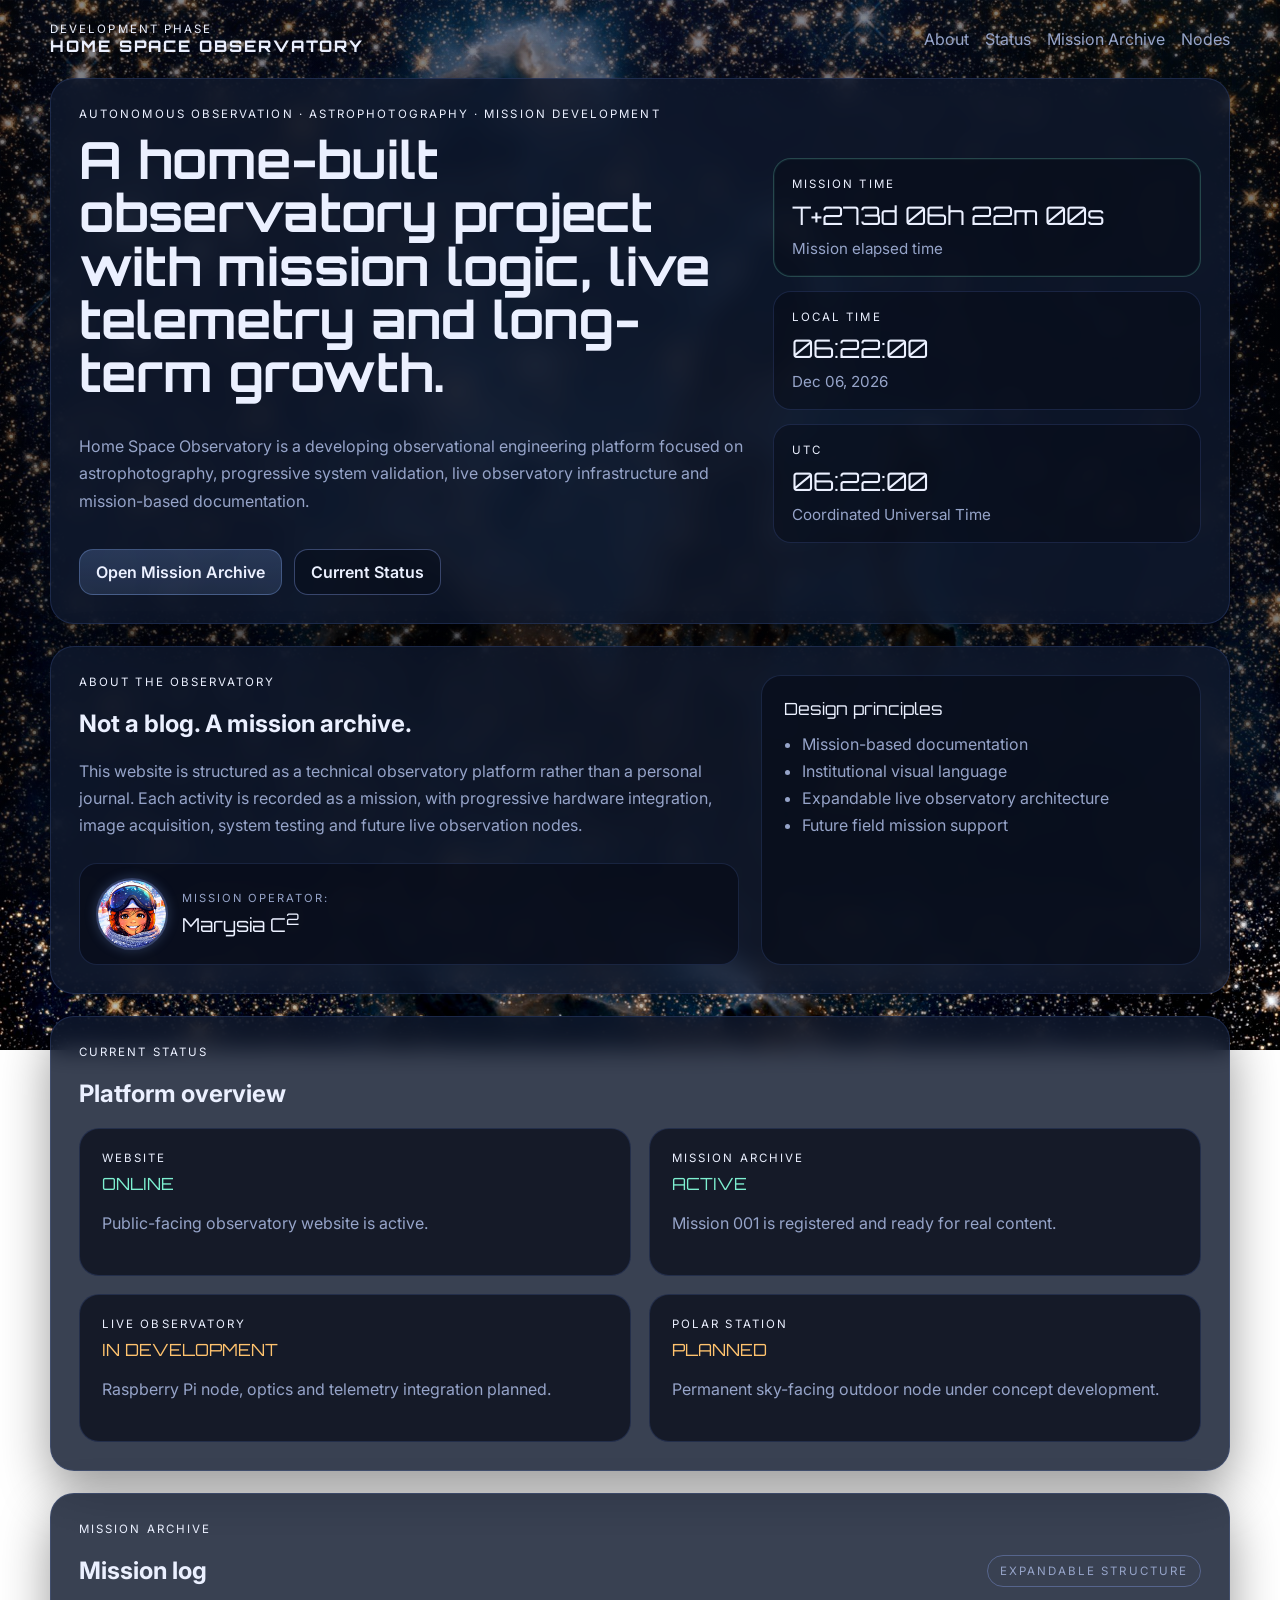
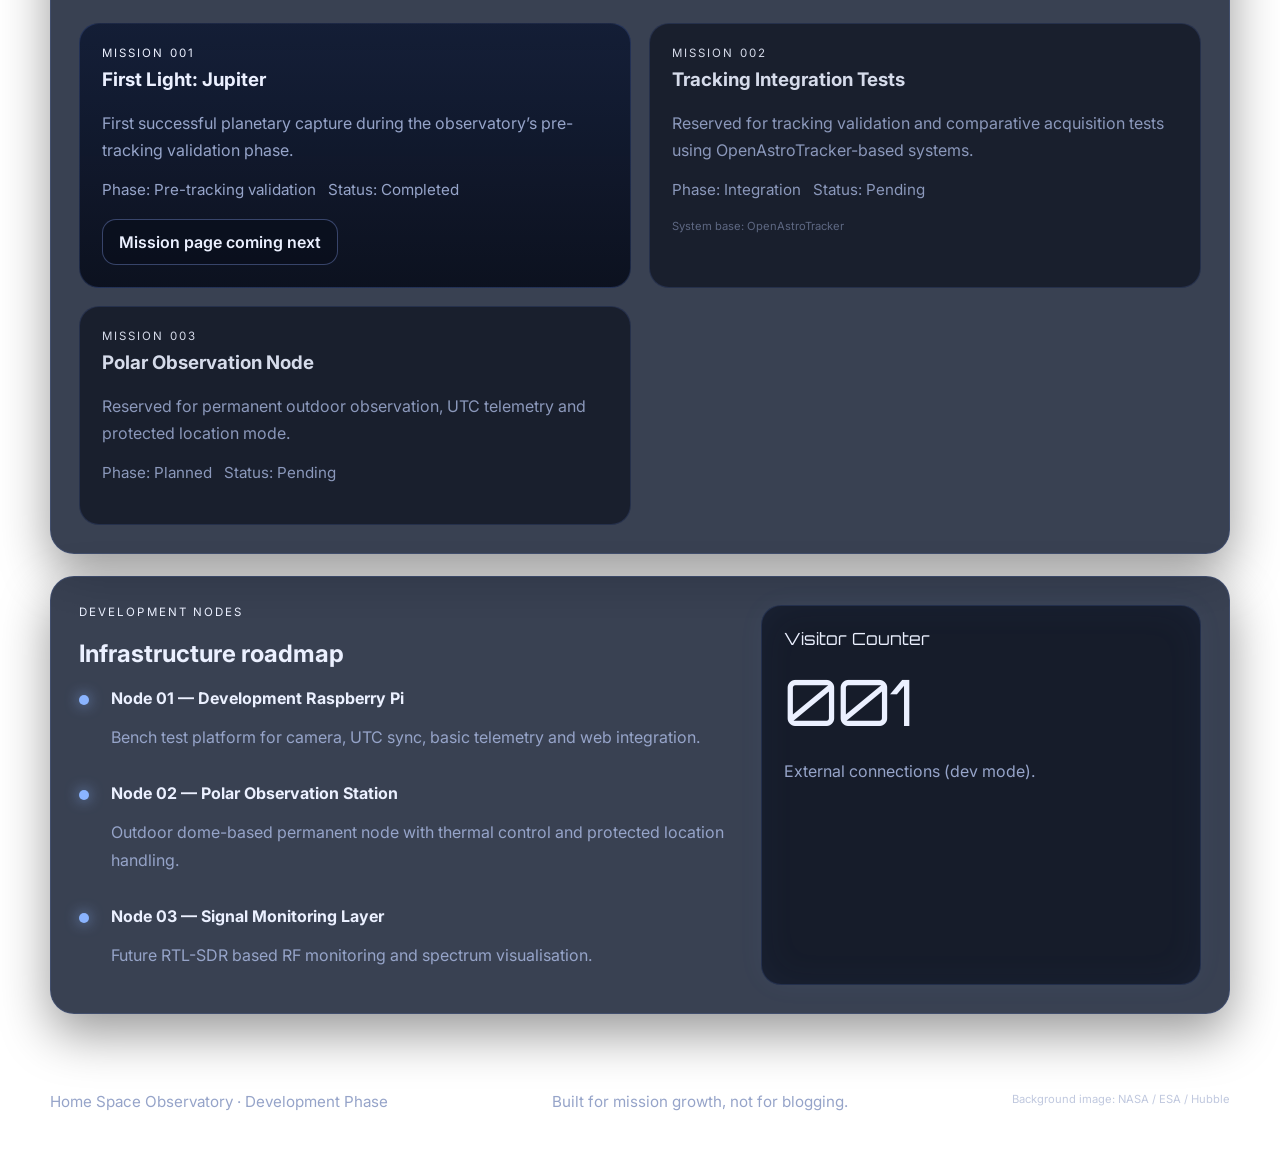
==== index.html @ 313ec18d "Initial local version of Home Space Observatory" ====
<!DOCTYPE html>
<html lang="en">
<head>
  <meta charset="UTF-8" />
  <meta name="viewport" content="width=device-width, initial-scale=1.0" />
  <title>Home Space Observatory</title>
  <meta name="description" content="Home Space Observatory — autonomous observation, astrophotography, mission archive and live observatory development." />
  <link rel="preconnect" href="https://fonts.googleapis.com">
  <link rel="preconnect" href="https://fonts.gstatic.com" crossorigin>
  <link href="https://fonts.googleapis.com/css2?family=Inter:wght@400;500;600;700;800&family=Orbitron:wght@500;700;800&display=swap" rel="stylesheet">
  <link rel="stylesheet" href="assets/css/style.css" />
</head>
<body>
  <div class="stars"></div>
  <div class="grid"></div>

  <header class="site-header">
    <div class="brand-wrap">
      <div class="brand-kicker">Development Phase</div>
      <div class="brand">HOME SPACE OBSERVATORY</div>
    </div>
    <nav class="top-nav">
      <a href="#about">About</a>
      <a href="#status">Status</a>
      <a href="#missions">Mission Archive</a>
      <a href="#nodes">Nodes</a>
    </nav>
  </header>

  <main>
    <section class="hero panel">
      <div class="hero-copy">
        <div class="eyebrow">Autonomous Observation · Astrophotography · Mission Development</div>
        <h1>A home-built observatory project with mission logic, live telemetry and long-term growth.</h1>
        <p>
          Home Space Observatory is a developing observational engineering platform focused on astrophotography,
          progressive system validation, live observatory infrastructure and mission-based documentation.
        </p>
        <div class="hero-actions">
          <a class="btn btn-primary" href="#missions">Open Mission Archive</a>
          <a class="btn btn-secondary" href="#status">Current Status</a>
        </div>
      </div>
      <div class="hero-side">
        <div class="status-card accent">
          <div class="status-label">Mission Time</div>
          <div class="status-value" id="uptime">T+000d 00h 00m 00s</div>
          <div class="status-sub">Mission elapsed time</div>
        </div>
        <div class="status-card">
          <div class="status-label">Local Time</div>
          <div class="status-value" id="localTime">--:--:--</div>
          <div class="status-sub" id="localDate">----------</div>
        </div>
        <div class="status-card">
          <div class="status-label">UTC</div>
          <div class="status-value" id="utcTime">--:--:--</div>
          <div class="status-sub">Coordinated Universal Time</div>
        </div>
      </div>
    </section>

    <section id="about" class="panel split">
      <div>
        <div class="section-tag">About the Observatory</div>
        <h2>Not a blog. A mission archive.</h2>
        <p>
          This website is structured as a technical observatory platform rather than a personal journal.
          Each activity is recorded as a mission, with progressive hardware integration, image acquisition,
          system testing and future live observation nodes.
        </p>
        
        <div class="operator-card">
          <img src="assets/img/avatar.png" alt="Marysia avatar" class="operator-avatar">
          <div>
            <div class="operator-label">Mission Operator:</div>
            <div class="operator-name">Marysia C<sup>2</div>
          </div>
        </div>

        
      </div>
      <div class="callout">
        <div class="callout-title">Design principles</div>
        <ul>
          <li>Mission-based documentation</li>
          <li>Institutional visual language</li>
          <li>Expandable live observatory architecture</li>
          <li>Future field mission support</li>
        </ul>
      </div>
    </section>

    <section id="status" class="panel">
      <div class="section-tag">Current Status</div>
      <h2>Platform overview</h2>
      <div class="status-grid">
        <article class="metric-card">
          <div class="metric-title">Website</div>
          <div class="metric-value online">ONLINE</div>
          <p>Public-facing observatory website is active.</p>
        </article>
        <article class="metric-card">
          <div class="metric-title">Mission Archive</div>
          <div class="metric-value online">ACTIVE</div>
          <p>Mission 001 is registered and ready for real content.</p>
        </article>
        <article class="metric-card">
          <div class="metric-title">Live Observatory</div>
          <div class="metric-value pending">IN DEVELOPMENT</div>
          <p>Raspberry Pi node, optics and telemetry integration planned.</p>
        </article>
        <article class="metric-card">
          <div class="metric-title">Polar Station</div>
          <div class="metric-value pending">PLANNED</div>
          <p>Permanent sky-facing outdoor node under concept development.</p>
        </article>
      </div>
    </section>

    <section id="missions" class="panel">
      <div class="section-tag">Mission Archive</div>
      <div class="section-head">
        <h2>Mission log</h2>
        <span class="chip">Expandable structure</span>
      </div>
      <div class="mission-grid">
        <article class="mission-card featured">
          <div class="mission-number">Mission 001</div>
          <h3>First Light: Jupiter</h3>
          <p>
            First successful planetary capture during the observatory’s pre-tracking validation phase.
          </p>
          <div class="mission-meta">
            <span>Phase: Pre-tracking validation</span>
            <span>Status: Completed</span>
          </div>
          <a class="btn btn-secondary" href="#">Mission page coming next</a>
        </article>

        <!-- versão antiga 
        <article class="mission-card placeholder">
          <div class="mission-number">Mission 002</div>
          <h3>Tracking Integration Tests</h3>
          <p>Reserved for OpenAstroTracker validation and comparative acquisition results.</p>
          <div class="mission-meta">
            <span>Phase: Integration</span>
            <span>Status: Pending</span>
          </div>
          <div class="mission-credit">
            Based on
            <a href="https://github.com/OpenAstroTech/OpenAstroTracker" target="_blank" rel="noopener noreferrer">
              OpenAstroTracker
            </a>
          </div>
        </article>
        -->

        <article class="mission-card placeholder">
          <div class="mission-number">Mission 002</div>

          <h3>Tracking Integration Tests</h3>

          <p>
            Reserved for tracking validation and comparative acquisition tests using
            OpenAstroTracker-based systems.
          </p>

          <div class="mission-meta">
            <span>Phase: Integration</span>
            <span>Status: Pending</span>
          </div>

          <div class="mission-credit">
            System base:
            <a href="https://github.com/OpenAstroTech/OpenAstroTracker" target="_blank" rel="noopener noreferrer">
              OpenAstroTracker
            </a>
          </div>
        </article>

        <article class="mission-card placeholder">
          <div class="mission-number">Mission 003</div>
          <h3>Polar Observation Node</h3>
          <p>Reserved for permanent outdoor observation, UTC telemetry and protected location mode.</p>
          <div class="mission-meta">
            <span>Phase: Planned</span>
            <span>Status: Pending</span>
          </div>
        </article>
      </div>
    </section>

    <section id="nodes" class="panel split">
      <div>
        <div class="section-tag">Development Nodes</div>
        <h2>Infrastructure roadmap</h2>
        <div class="timeline">
          <div class="timeline-item">
            <span class="dot"></span>
            <div>
              <strong>Node 01 — Development Raspberry Pi</strong>
              <p>Bench test platform for camera, UTC sync, basic telemetry and web integration.</p>
            </div>
          </div>
          <div class="timeline-item">
            <span class="dot"></span>
            <div>
              <strong>Node 02 — Polar Observation Station</strong>
              <p>Outdoor dome-based permanent node with thermal control and protected location handling.</p>
            </div>
          </div>
          <div class="timeline-item">
            <span class="dot"></span>
            <div>
              <strong>Node 03 — Signal Monitoring Layer</strong>
              <p>Future RTL-SDR based RF monitoring and spectrum visualisation.</p>
            </div>
          </div>
        </div>
      </div>
      <div class="callout glow">
        <div class="callout-title">Visitor Counter</div>
        <div class="big-counter" id="visitorCount">001</div>
        <p>
          External connections (dev mode).
        </p>
      </div>
    </section>
  </main>

 
 
  <footer class="site-footer">
  <div>Home Space Observatory · Development Phase</div>

  <div>Built for mission growth, not for blogging.</div>

  <div class="credit">
    Background image:
    <a href="https://images.nasa.gov/details/GSFC_20171208_Archive_e000842" target="_blank" rel="noopener noreferrer">
      NASA / ESA / Hubble
    </a>
  </div>
</footer>



  <script>
    window.HSO_CONFIG = {
      launchDate: '2026-03-08T00:00:00Z'
    };
  </script>
  <script src="assets/js/app.js"></script>
</body>
</html>
---- assets/css/style.css ----
:root {
  --bg: #060913;
  --bg-soft: rgba(11, 18, 35, 0.72);
  --panel: rgba(14, 24, 45, 0.82);
  --line: rgba(115, 147, 255, 0.16);
  --line-strong: rgba(145, 171, 255, 0.34);
  --text: #ebf0ff;
  --muted: #96a4c9;
  --accent: #8ab4ff;
  --accent-2: #7ef0d1;
  --danger: #ffc36e;
  --shadow: 0 20px 50px rgba(0, 0, 0, 0.4);
}

* { box-sizing: border-box; }
html { scroll-behavior: smooth; }
/*
body {
  margin: 0;
  min-height: 100vh;
  background:
    radial-gradient(circle at top, rgba(50, 84, 176, 0.22), transparent 34%),
    linear-gradient(180deg, #060913 0%, #03050a 100%);
  color: var(--text);
  font-family: Inter, system-ui, sans-serif;
  position: relative;
  overflow-x: hidden;
}
*/

body {
  margin: 0;
  min-height: 100vh;
  background:
    /*linear-gradient(rgba(6, 9, 19, 0.90), rgba(3, 5, 10, 0.95)),*/
    /*linear-gradient(rgba(6, 9, 19, 0.82), rgba(3, 5, 10, 0.90)),*/
    linear-gradient(rgba(6, 9, 19, 0.50), rgba(3, 5, 10, 0.55)),
    radial-gradient(circle at top, rgba(50, 84, 176, 0.14), transparent 34%),
    /*radial-gradient(circle at top, rgba(50, 84, 176, 0.16), transparent 34%),*/
    url('../img/pillars.jpg');
  background-size: cover;
  background-position: center center;
  background-repeat: no-repeat;
  background-attachment: fixed;
  color: var(--text);
  font-family: Inter, system-ui, sans-serif;
  position: relative;
  overflow-x: hidden;
}

body::before {
  content: "";
  position: fixed;
  inset: 0;
  background: url('../img/pillars.jpg') center/cover no-repeat;
  filter: blur(4px);
  opacity: 0.10;
  z-index: 0;
  pointer-events: none;
}

.stars,
.grid {
  position: fixed;
  inset: 0;
  pointer-events: none;
}

.stars {
  background-image:
    radial-gradient(2px 2px at 20% 30%, rgba(255,255,255,.7), transparent),
    radial-gradient(1px 1px at 70% 12%, rgba(255,255,255,.6), transparent),
    radial-gradient(1.5px 1.5px at 88% 44%, rgba(255,255,255,.5), transparent),
    radial-gradient(1px 1px at 32% 77%, rgba(255,255,255,.65), transparent),
    radial-gradient(2px 2px at 58% 63%, rgba(255,255,255,.4), transparent);
  opacity: .45;
}

.grid {
  background-image:
    linear-gradient(rgba(138,180,255,.05) 1px, transparent 1px),
    linear-gradient(90deg, rgba(138,180,255,.05) 1px, transparent 1px);
  background-size: 44px 44px;
  mask-image: linear-gradient(to bottom, rgba(255,255,255,.3), transparent 80%);
}

.site-header,
main,
.site-footer {
  width: min(1180px, calc(100% - 32px));
  margin-inline: auto;
  position: relative;
  z-index: 1;
}

.site-header {
  display: flex;
  justify-content: space-between;
  align-items: center;
  padding: 22px 0;
  gap: 20px;
}

.brand-kicker,
.section-tag,
.eyebrow,
.chip,
.status-label,
.mission-number,
.metric-title {
  text-transform: uppercase;
  letter-spacing: .18em;
  font-size: .72rem;
}

.brand { font-family: Orbitron, Inter, sans-serif; font-weight: 800; letter-spacing: .12em; }
.top-nav { display: flex; flex-wrap: wrap; gap: 16px; }
.top-nav a {
  color: var(--muted);
  text-decoration: none;
}
.top-nav a:hover { color: var(--text); }

main { padding-bottom: 48px; }
.panel {
  background: var(--panel);
  border: 1px solid var(--line);
  border-radius: 24px;
  padding: 28px;
  box-shadow: var(--shadow);
  backdrop-filter: blur(12px);
  margin-bottom: 22px;
}

.hero {
  display: grid;
  grid-template-columns: 1.4fr .9fr;
  gap: 28px;
  min-height: 420px;
}
.hero h1 {
  font-family: Orbitron, Inter, sans-serif;
  font-size: clamp(2rem, 4vw, 4.2rem);
  line-height: 1.04;
  margin: 12px 0 18px;
}
.hero p, .panel p, li { color: var(--muted); line-height: 1.7; }
.hero-copy { display: flex; flex-direction: column; justify-content: center; }
.hero-actions { display: flex; flex-wrap: wrap; gap: 12px; margin-top: 18px; }

.hero-side {
  display: grid;
  gap: 14px;
  align-content: center;
}
.status-card {
  border: 1px solid var(--line);
  border-radius: 18px;
  padding: 18px;
  background: rgba(6, 10, 22, 0.45);
}
.status-card.accent {
  border-color: rgba(126, 240, 209, 0.25);
  box-shadow: inset 0 0 0 1px rgba(126, 240, 209, 0.06);
}
.status-value {
  font-family: Orbitron, Inter, sans-serif;
  font-size: clamp(1.2rem, 2vw, 1.9rem);
  margin: 8px 0;
}
.status-sub { color: var(--muted); font-size: .95rem; }

.split {
  display: grid;
  grid-template-columns: 1.2fr .8fr;
  gap: 22px;
  align-items: stretch;
}
.callout {
  border: 1px solid var(--line);
  border-radius: 20px;
  padding: 22px;
  background: rgba(8, 14, 27, 0.7);
}
.callout.glow {
  box-shadow: inset 0 0 40px rgba(138,180,255,.05), 0 0 30px rgba(138,180,255,.04);
}
.callout-title {
  font-family: Orbitron, Inter, sans-serif;
  margin-bottom: 12px;
  font-size: 1.05rem;
}
.callout ul { margin: 0; padding-left: 18px; }

.section-head {
  display: flex;
  justify-content: space-between;
  align-items: center;
  gap: 12px;
}
.chip {
  padding: 8px 12px;
  border-radius: 999px;
  border: 1px solid var(--line-strong);
  color: var(--muted);
}

.status-grid,
.mission-grid {
  display: grid;
  grid-template-columns: repeat(2, minmax(0, 1fr));
  gap: 18px;
  margin-top: 18px;
}
.metric-card,
.mission-card {
  border: 1px solid var(--line);
  border-radius: 20px;
  padding: 22px;
  background: rgba(7, 12, 24, 0.72);
}
.metric-value {
  font-family: Orbitron, Inter, sans-serif;
  font-size: 1.05rem;
  margin: 8px 0 10px;
}
.online { color: var(--accent-2); }
.pending { color: var(--danger); }
.featured {
  background: linear-gradient(180deg, rgba(18, 28, 53, 0.92), rgba(8, 14, 27, 0.9));
}
.mission-card h3 { margin-top: 8px; }
.mission-meta {
  display: flex;
  flex-wrap: wrap;
  gap: 12px;
  color: var(--muted);
  font-size: .95rem;
  margin: 16px 0 20px;
}
.placeholder { opacity: .88; }

.timeline { margin-top: 20px; display: grid; gap: 16px; }
.timeline-item {
  display: grid;
  grid-template-columns: 18px 1fr;
  gap: 14px;
}
.dot {
  width: 10px;
  height: 10px;
  margin-top: 7px;
  border-radius: 999px;
  background: var(--accent);
  box-shadow: 0 0 14px rgba(138,180,255,.75);
}
.big-counter {
  font-family: Orbitron, Inter, sans-serif;
  font-size: clamp(2rem, 5vw, 4rem);
  margin: 10px 0 12px;
}

.btn {
  display: inline-flex;
  align-items: center;
  justify-content: center;
  padding: 12px 16px;
  border-radius: 14px;
  text-decoration: none;
  font-weight: 600;
  transition: transform .18s ease, border-color .18s ease, background .18s ease;
}
.btn:hover { transform: translateY(-1px); }
.btn-primary {
  background: linear-gradient(180deg, rgba(138,180,255,.22), rgba(138,180,255,.14));
  border: 1px solid rgba(138,180,255,.3);
  color: var(--text);
}
.btn-secondary {
  background: rgba(8, 14, 27, 0.55);
  border: 1px solid var(--line-strong);
  color: var(--text);
}


.site-footer {
  display: flex;
  justify-content: space-between;
  gap: 12px;
  color: var(--muted);
  padding: 8px 0 40px;
  font-size: .95rem;
  
}

/*
.site-footer {
  display: flex;
  flex-direction: column;
  gap: 6px;

  margin-top: 40px;
  padding: 16px 0 32px;

  color: var(--muted);
  font-size: .9rem;

  border-top: 1px solid var(--line);
  position: relative;
}

.site-footer::before {
  content: "";
  position: absolute;
  top: -1px;
  left: 0;
  width: 100%;
  height: 1px;

  background: linear-gradient(
    90deg,
    transparent,
    var(--accent),
    transparent
  );

  opacity: 0.7;
}
*/

@media (max-width: 900px) {
  .hero, .split, .status-grid, .mission-grid {
    grid-template-columns: 1fr;
  }
  .site-header, .site-footer, .section-head {
    flex-direction: column;
    align-items: flex-start;
  }
}


.operator-card {
  display: flex;
  align-items: center;
  gap: 14px;
  margin-top: 24px;
  padding: 14px 16px;

  border: 1px solid var(--line);
  border-radius: 18px;
  background: rgba(7, 12, 24, 0.72);
}

.operator-avatar {
  width: 72px;
  height: 72px;
  border-radius: 50%;
  object-fit: cover;

  border: 2px solid var(--line-strong);
  box-shadow: 0 0 12px rgba(138,180,255,0.25);
}

.operator-label {
  font-size: 0.7rem;
  letter-spacing: .18em;
  text-transform: uppercase;
  color: var(--muted);
}

.operator-name {
  font-family: Orbitron, Inter, sans-serif;
  font-size: 1.2rem;
  margin-top: 4px;
}

.credit {
  font-size: 0.7rem;
  color: var(--muted);
  opacity: 0.6;
}

.credit a {
  color: var(--muted);
  text-decoration: none;
}

.credit a:hover {
  color: var(--accent);
  text-decoration: underline;
}

.mission-credit {
  margin-top: 14px;
  font-size: 0.7rem;
  color: var(--muted);
  opacity: 0.6;
}

.mission-credit a {
  color: var(--muted);
  text-decoration: none;
}

.mission-credit a:hover {
  color: var(--accent);
  text-decoration: underline;
}
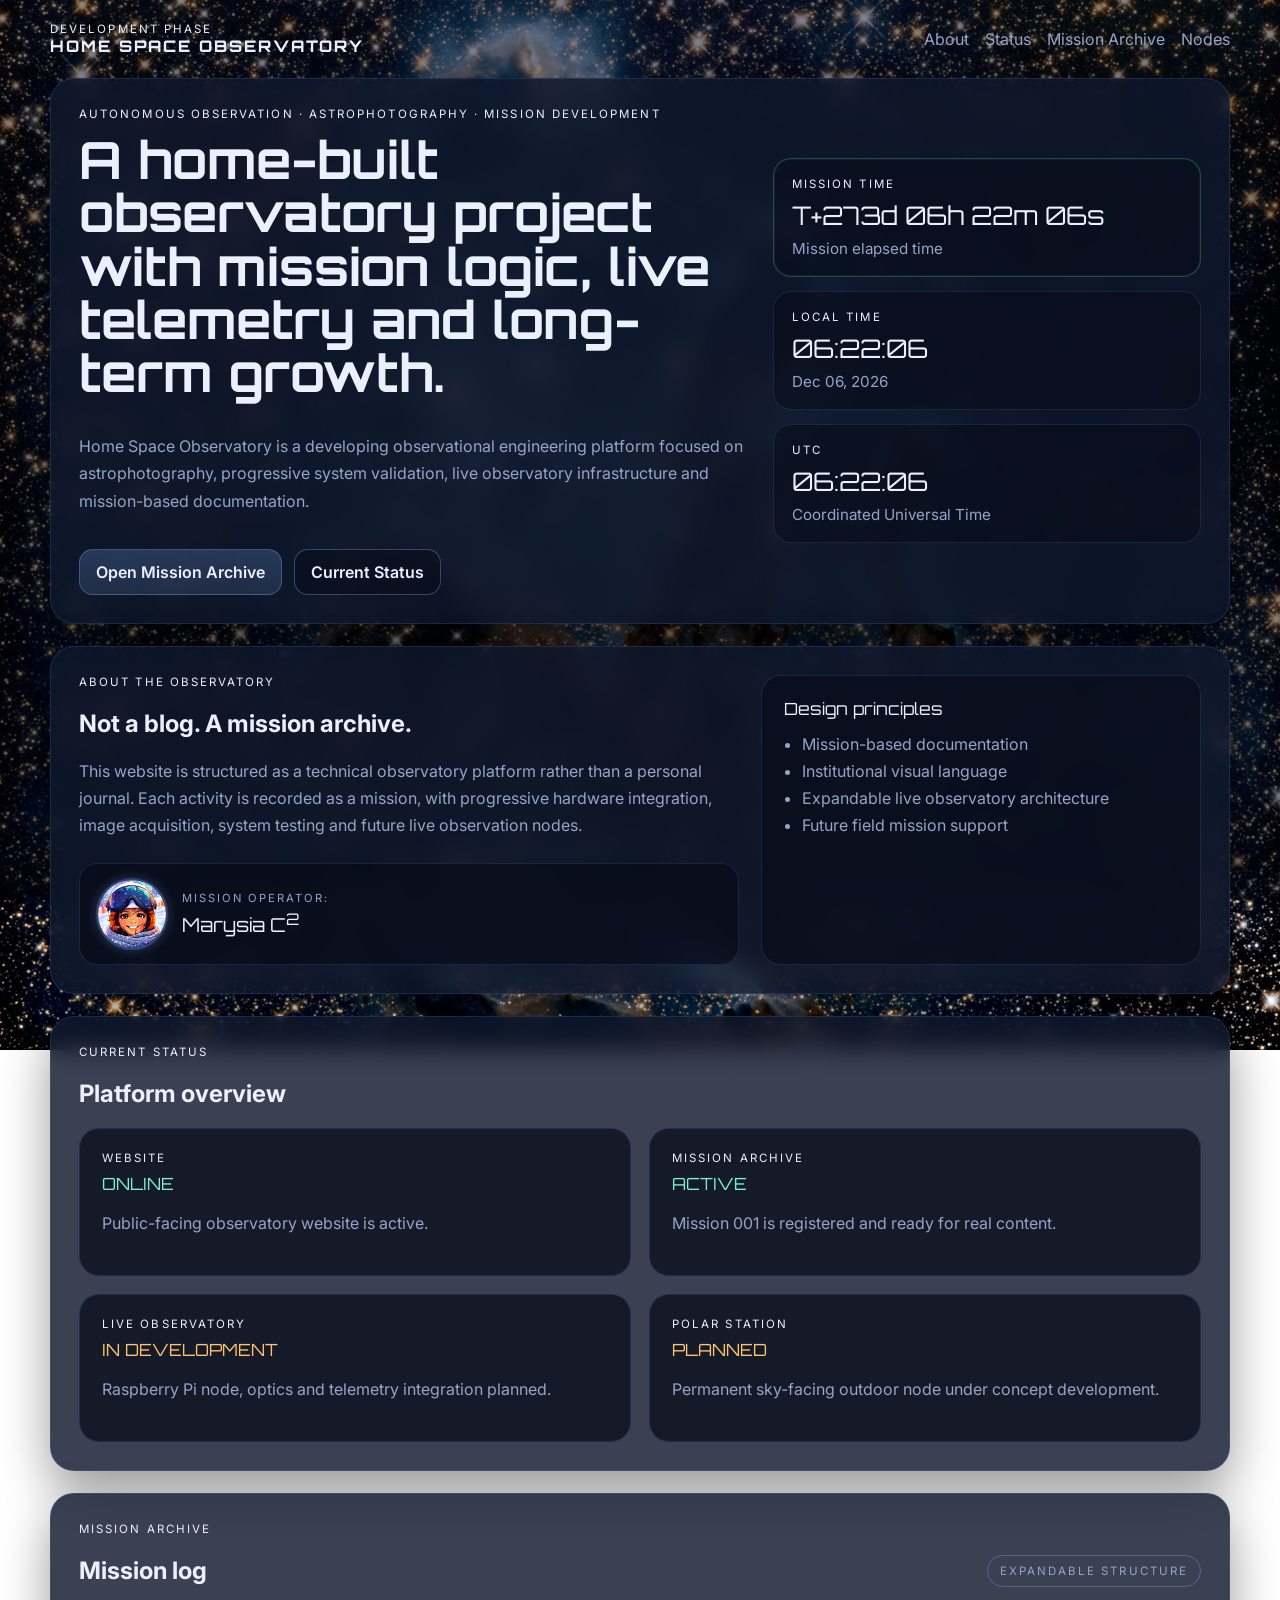
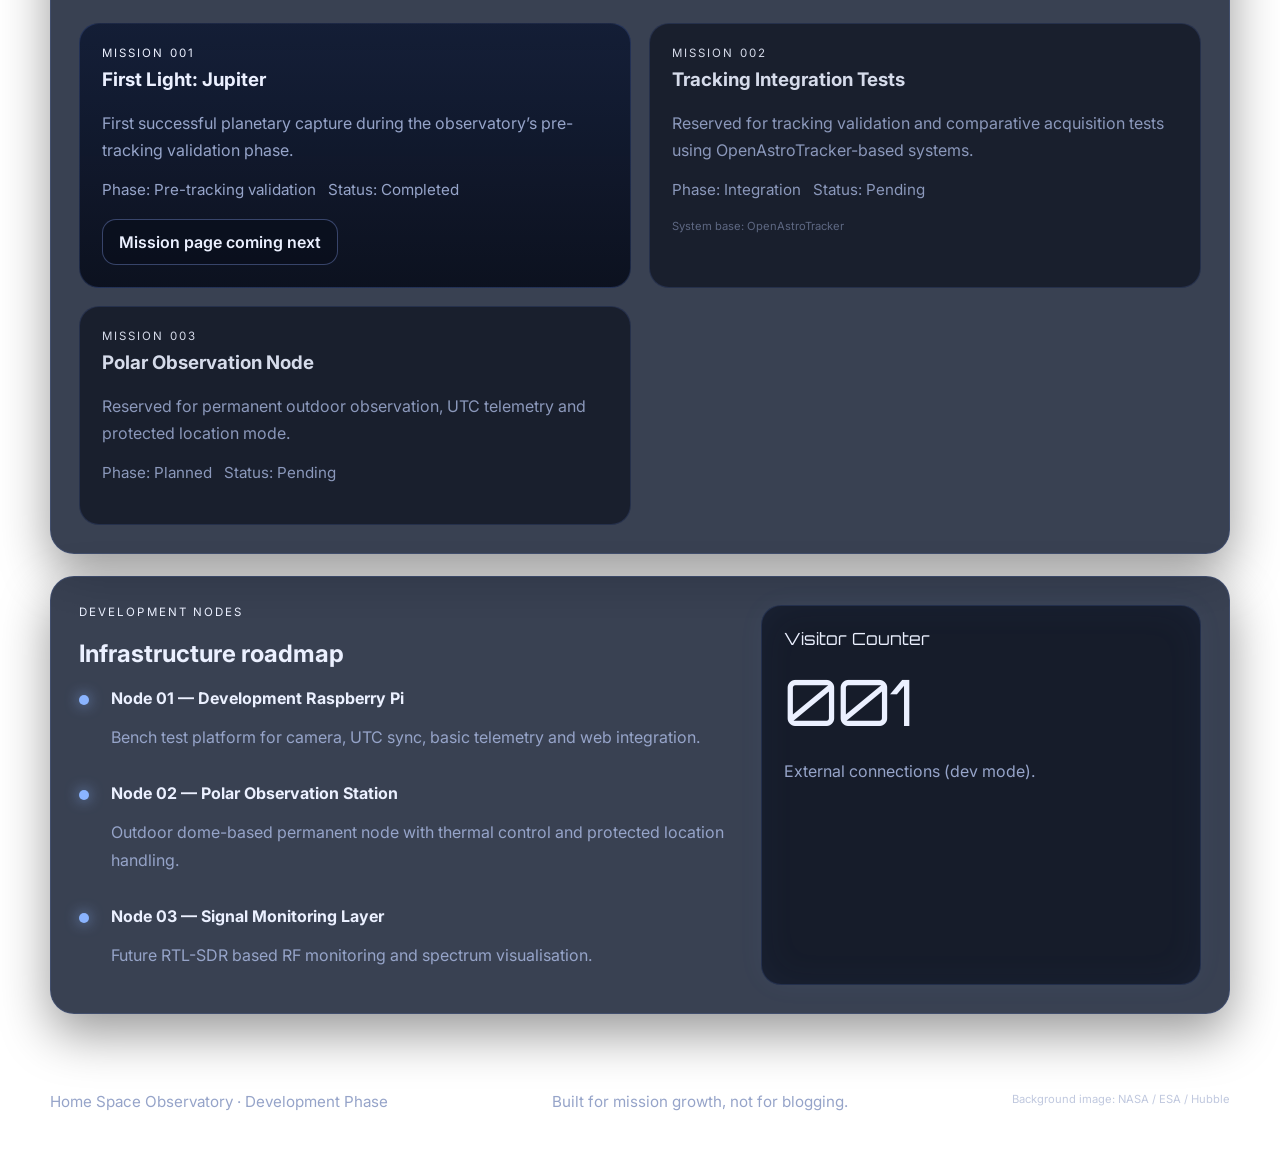
==== commit ba5c4a23: "add supervisor avatar and fix layout" ====
--- a/index.html
+++ b/index.html
@@ -139,7 +139,7 @@
         </article>
 
         <!-- versão antiga 
-        <article class="mission-card placeholder">
+        <article class="mission-card  placeholder">
           <div class="mission-number">Mission 002</div>
           <h3>Tracking Integration Tests</h3>
           <p>Reserved for OpenAstroTracker validation and comparative acquisition results.</p>
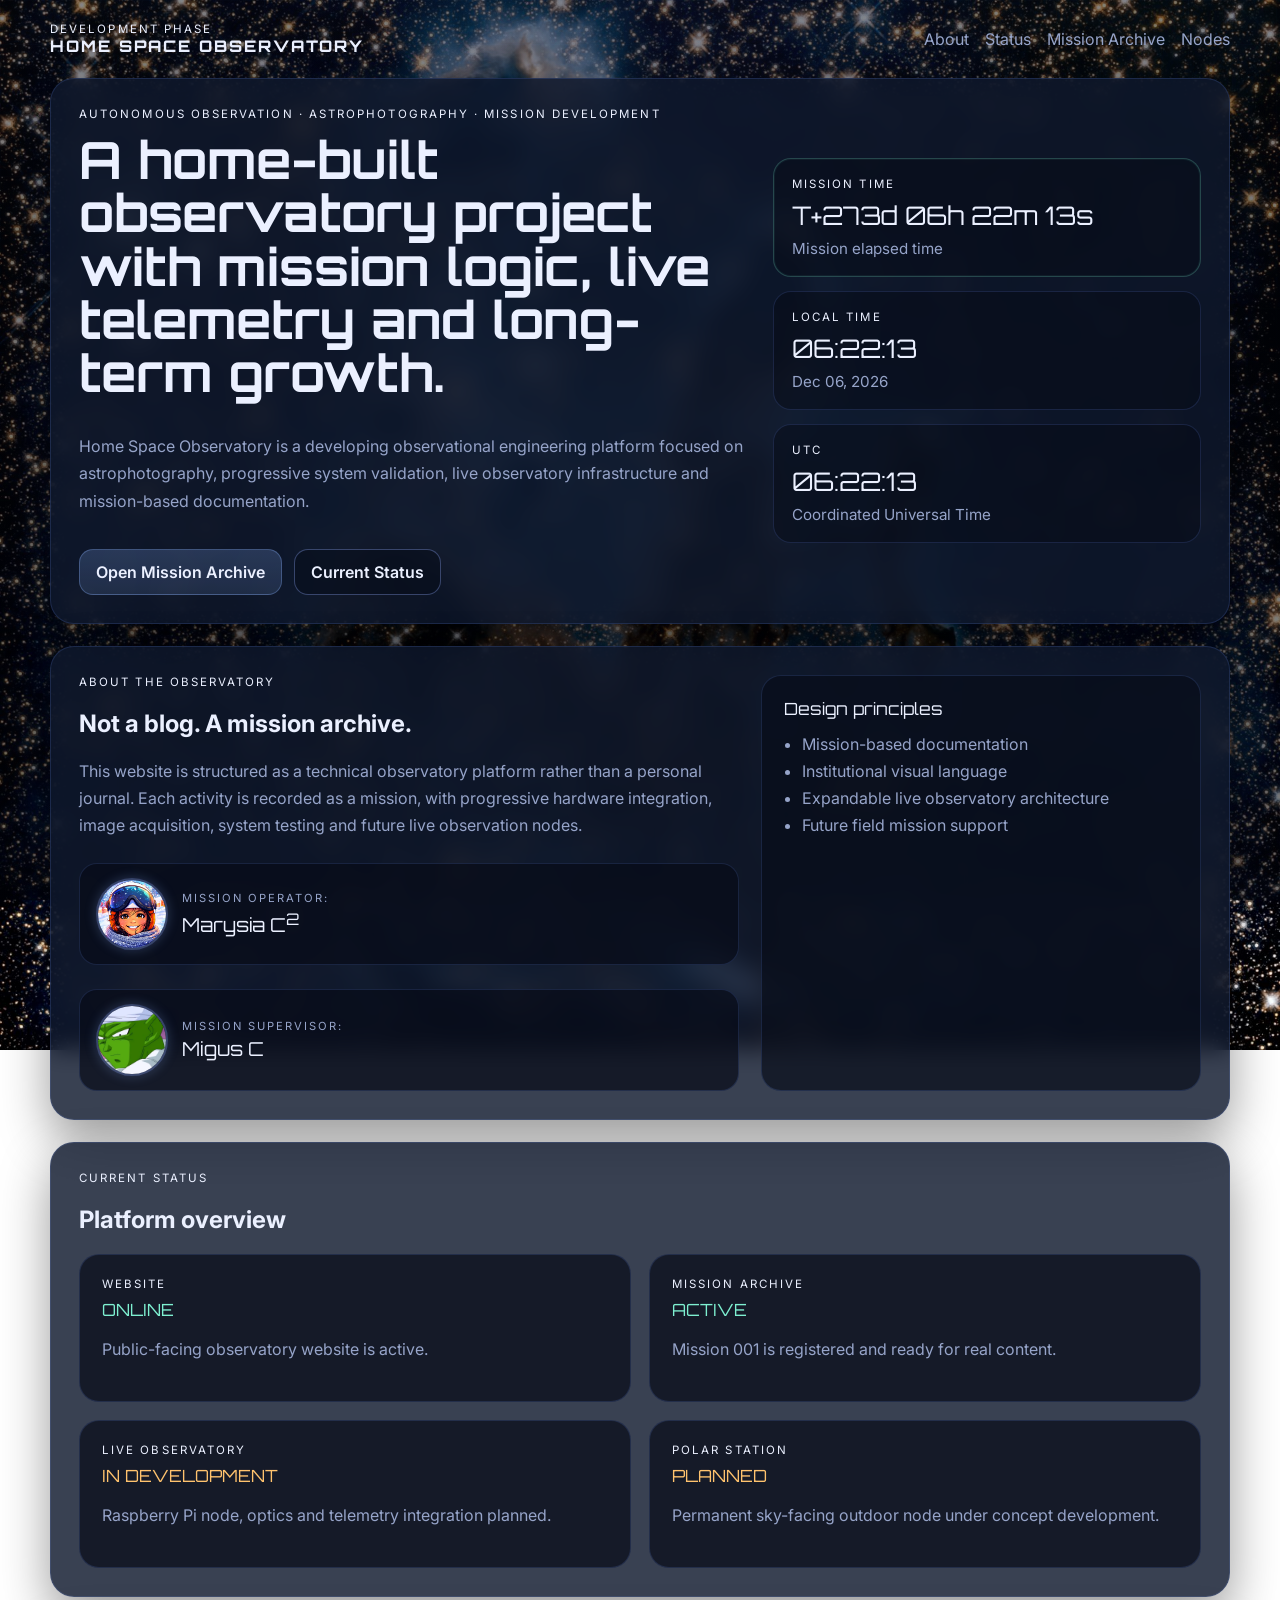
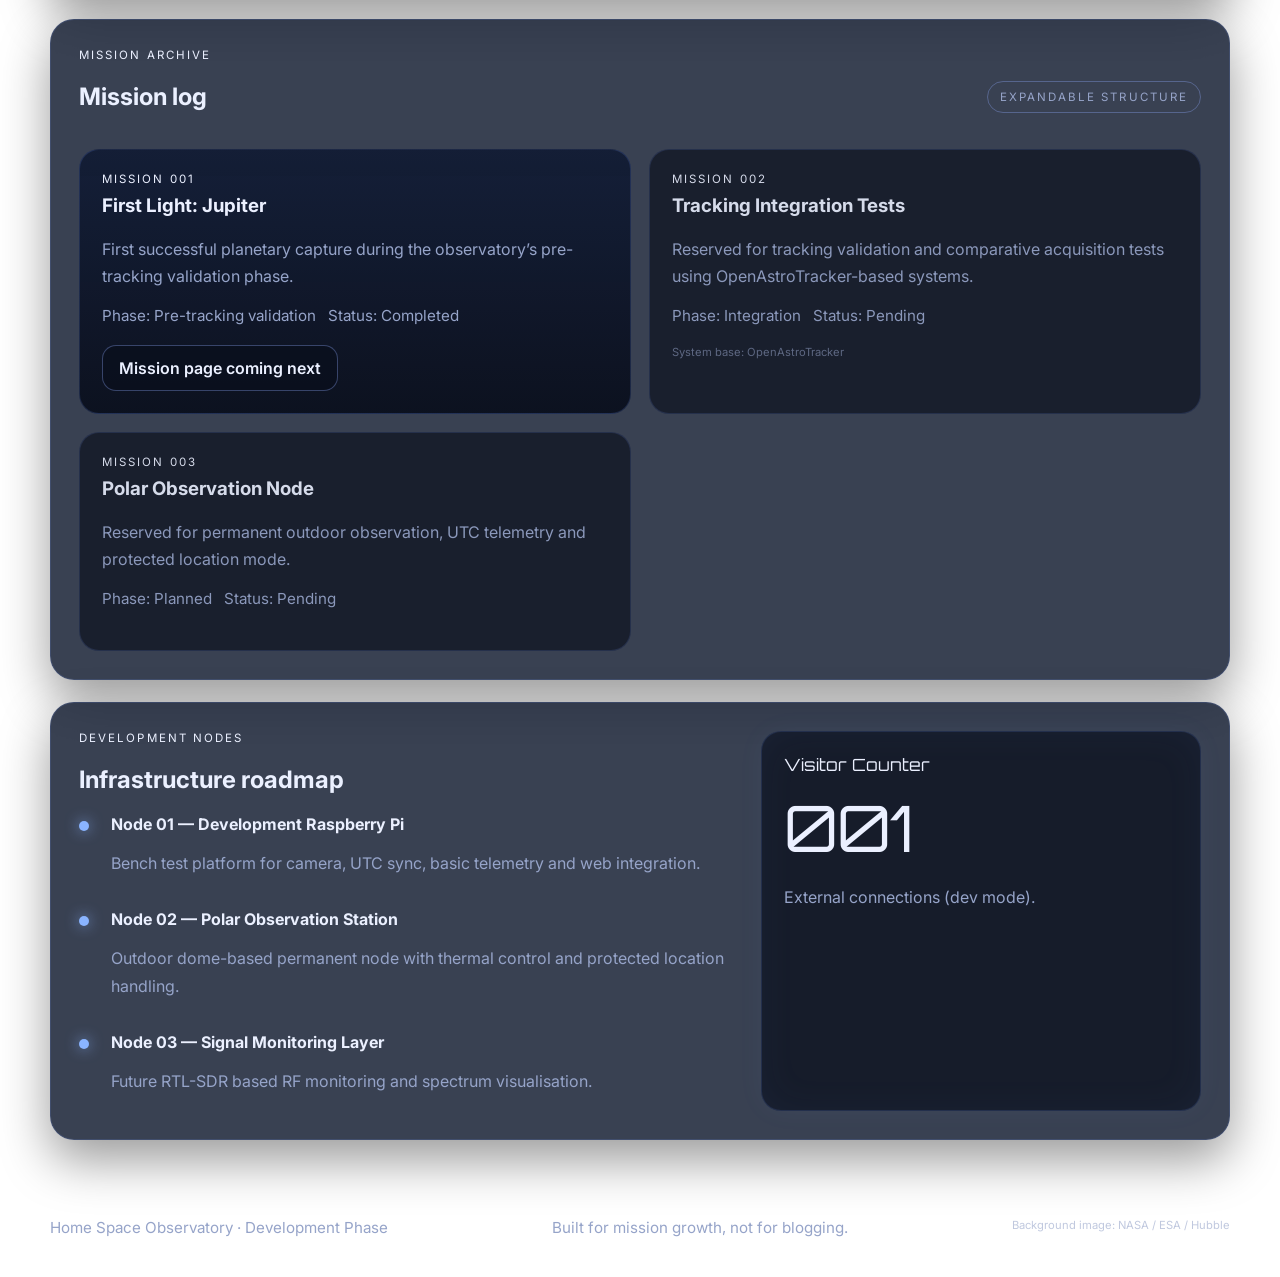
==== commit dff1ec61: "avatar supervisor added" ====
--- a/index.html
+++ b/index.html
@@ -78,6 +78,14 @@
           </div>
         </div>
 
+        <div class="operator-card">
+          <img src="assets/img/migus.png" alt="migus avatar" class="operator-avatar">
+          <div>
+            <div class="operator-label">Mission Supervisor:</div>
+            <div class="operator-name">Migus C</div>
+          </div>
+        </div>
+
         
       </div>
       <div class="callout">
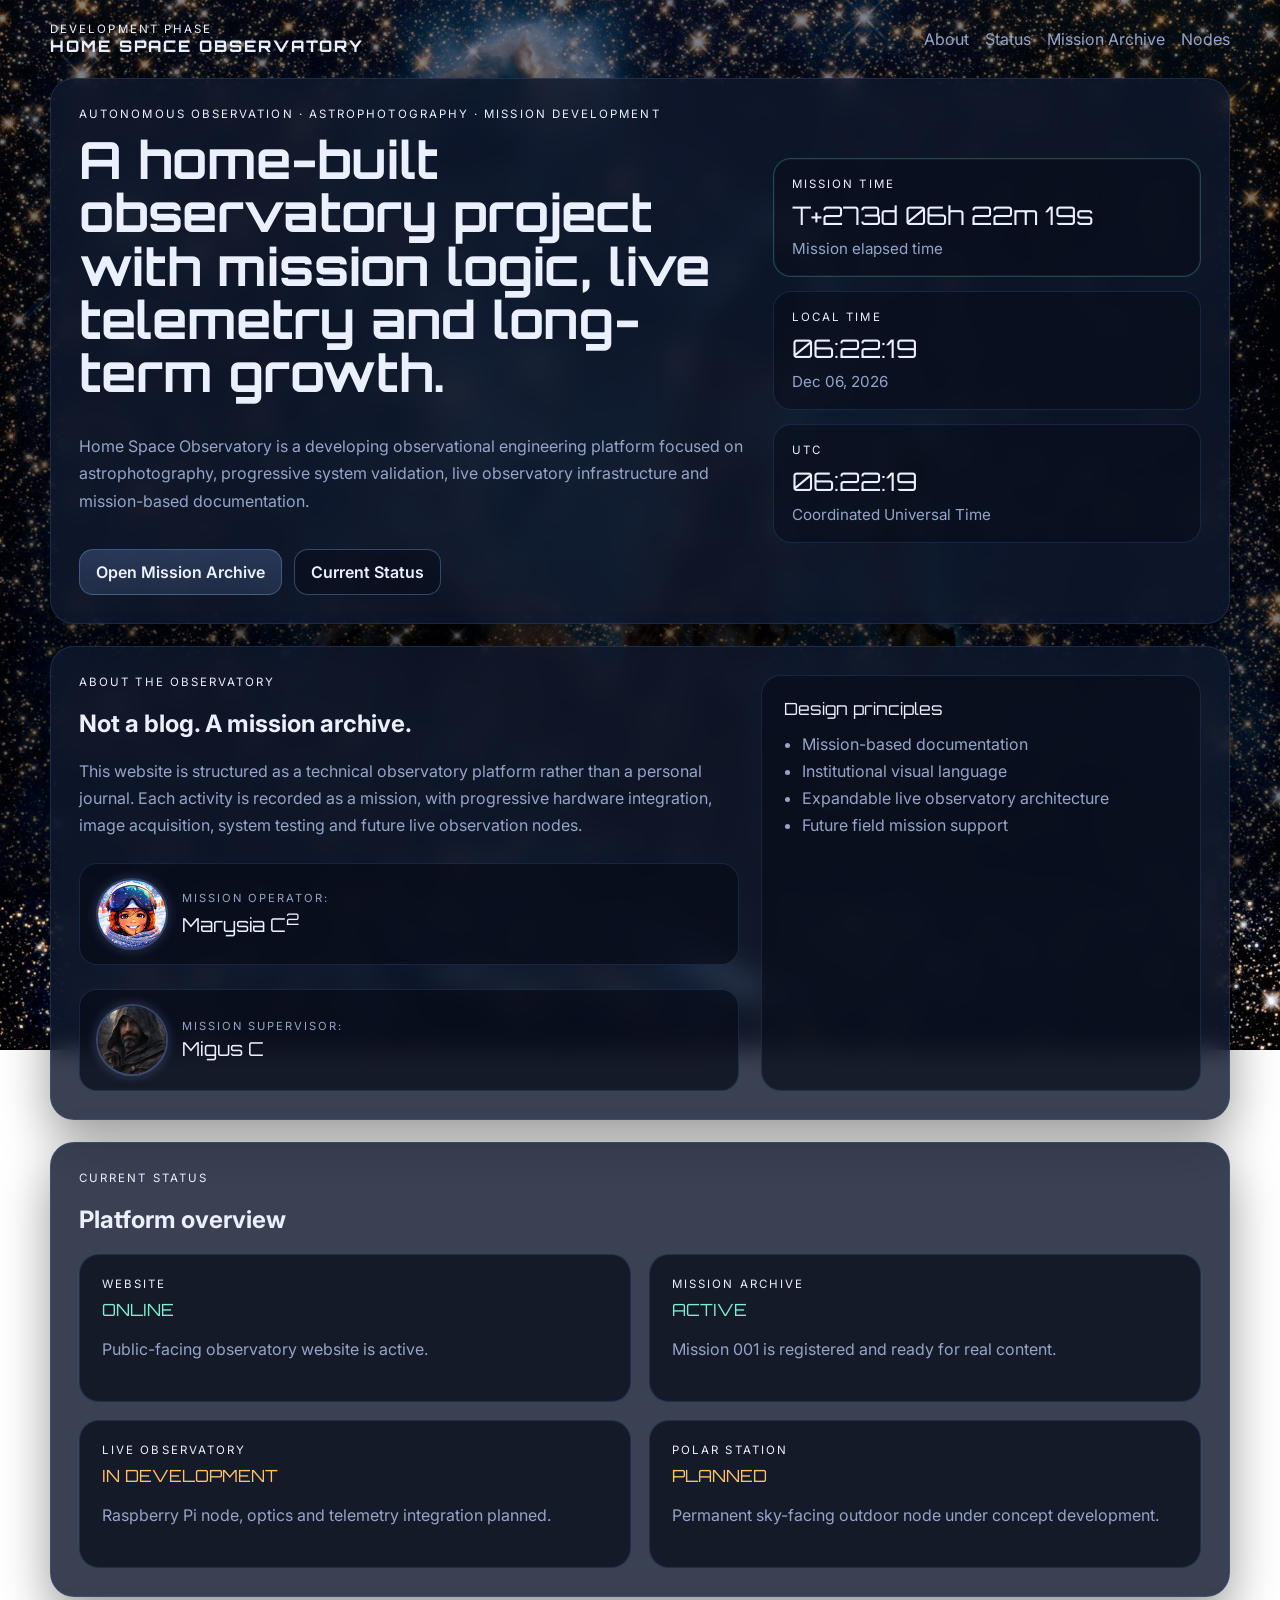
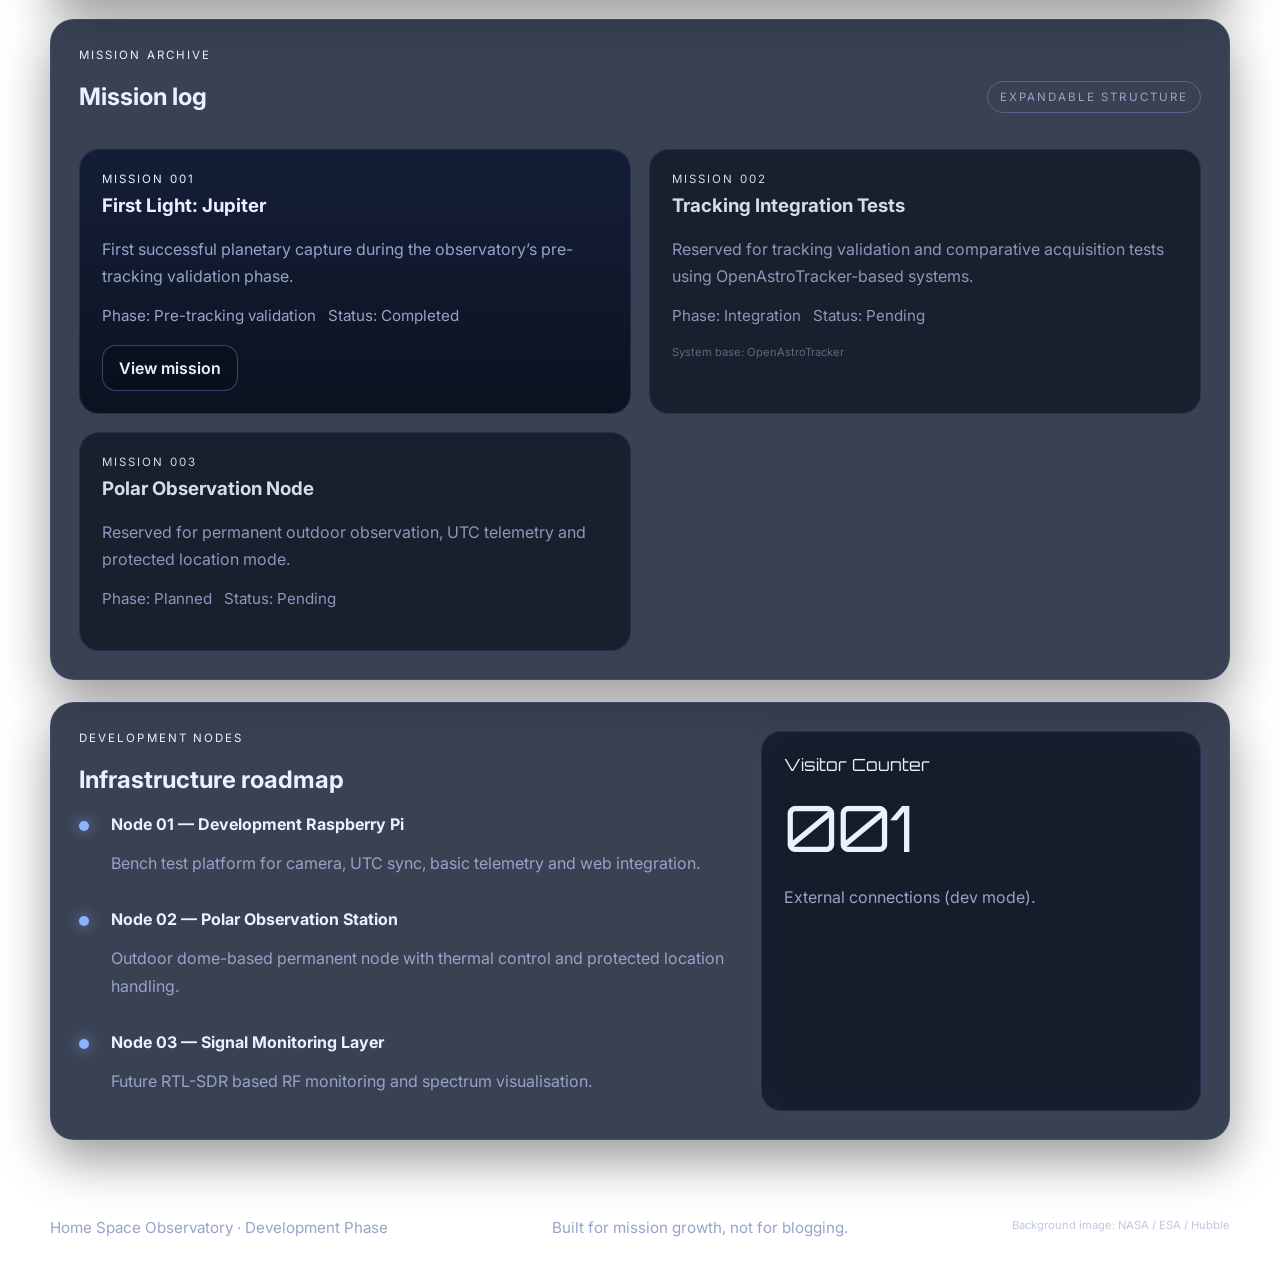
==== commit cb1977f7: "added mission 001" ====
--- a/index.html
+++ b/index.html
@@ -143,7 +143,10 @@
             <span>Phase: Pre-tracking validation</span>
             <span>Status: Completed</span>
           </div>
-          <a class="btn btn-secondary" href="#">Mission page coming next</a>
+          <!-- <a class="btn btn-secondary" href="#">Mission page coming next</a> -->
+          <a class="btn btn-secondary" href="missions/mission001/index.html">
+            View mission
+          </a>
         </article>
 
         <!-- versão antiga 
@@ -253,7 +256,6 @@
 </footer>
 
 
-
   <script>
     window.HSO_CONFIG = {
       launchDate: '2026-03-08T00:00:00Z'
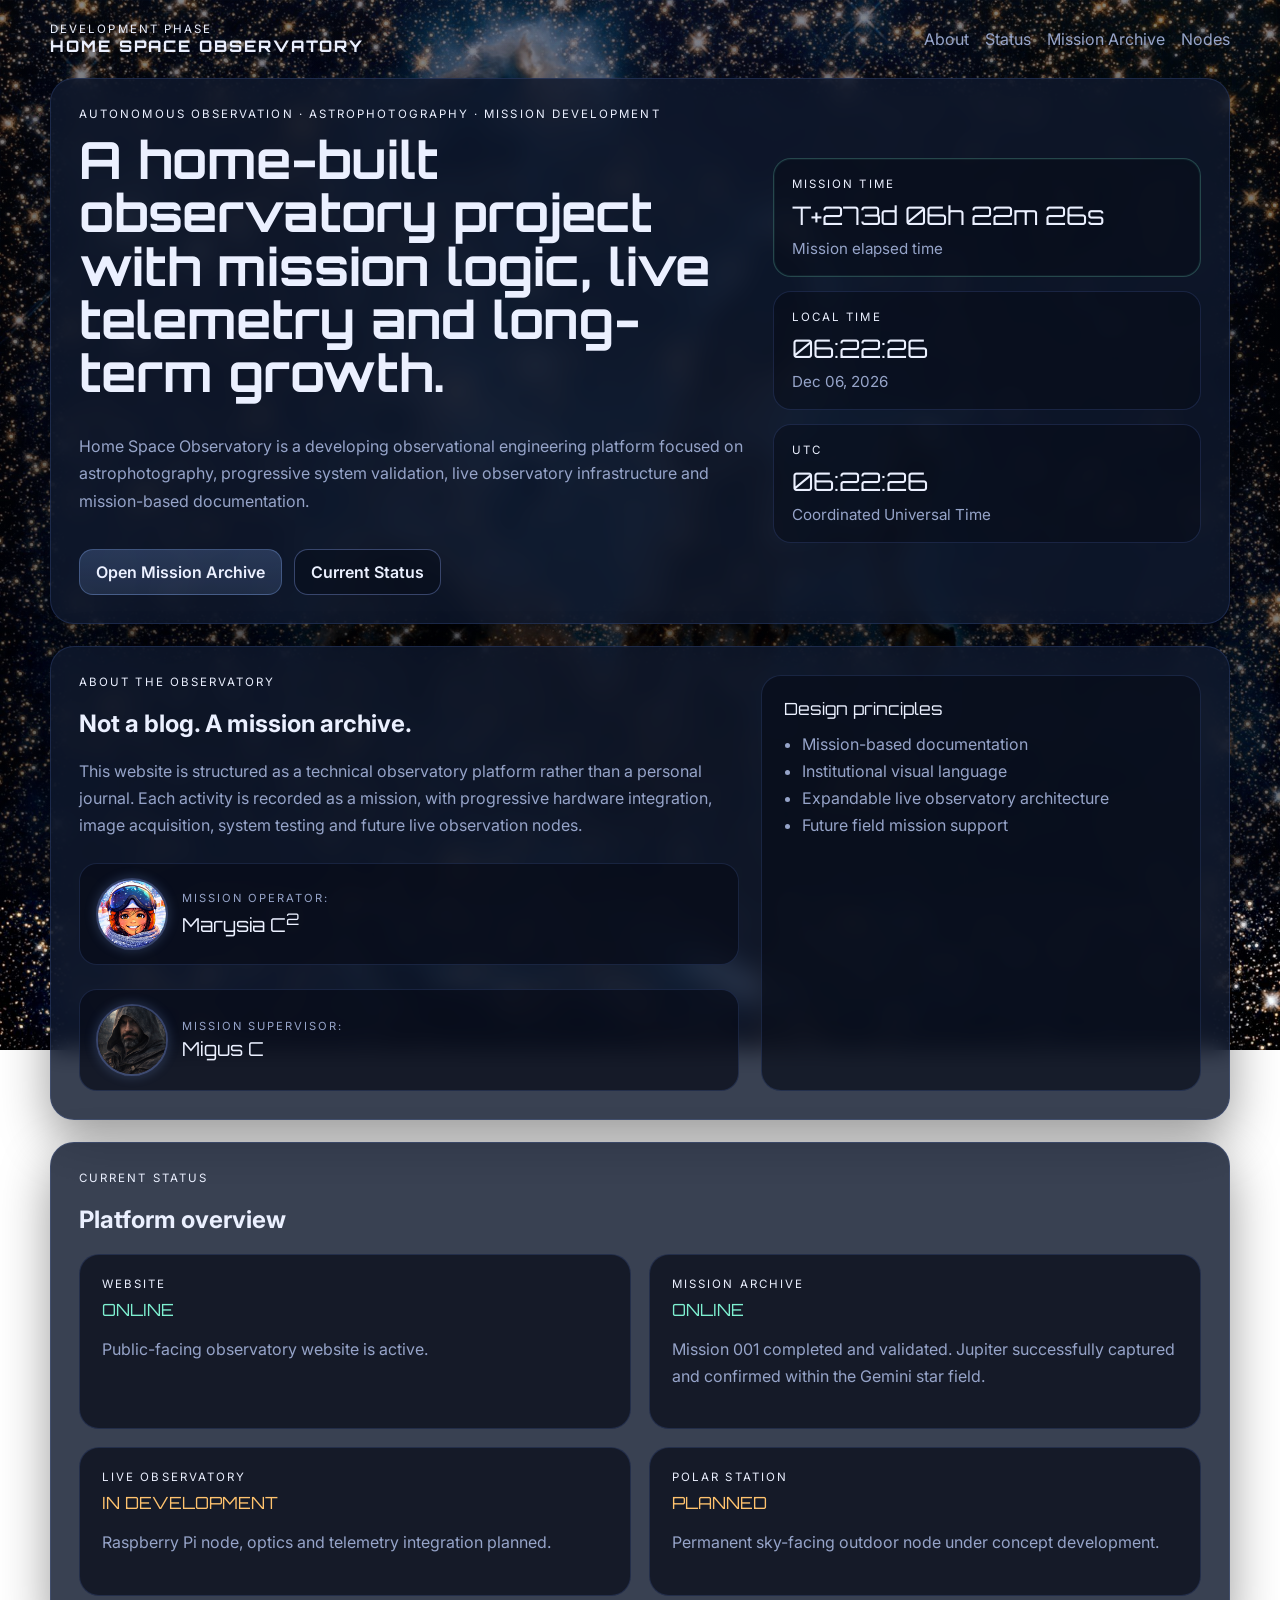
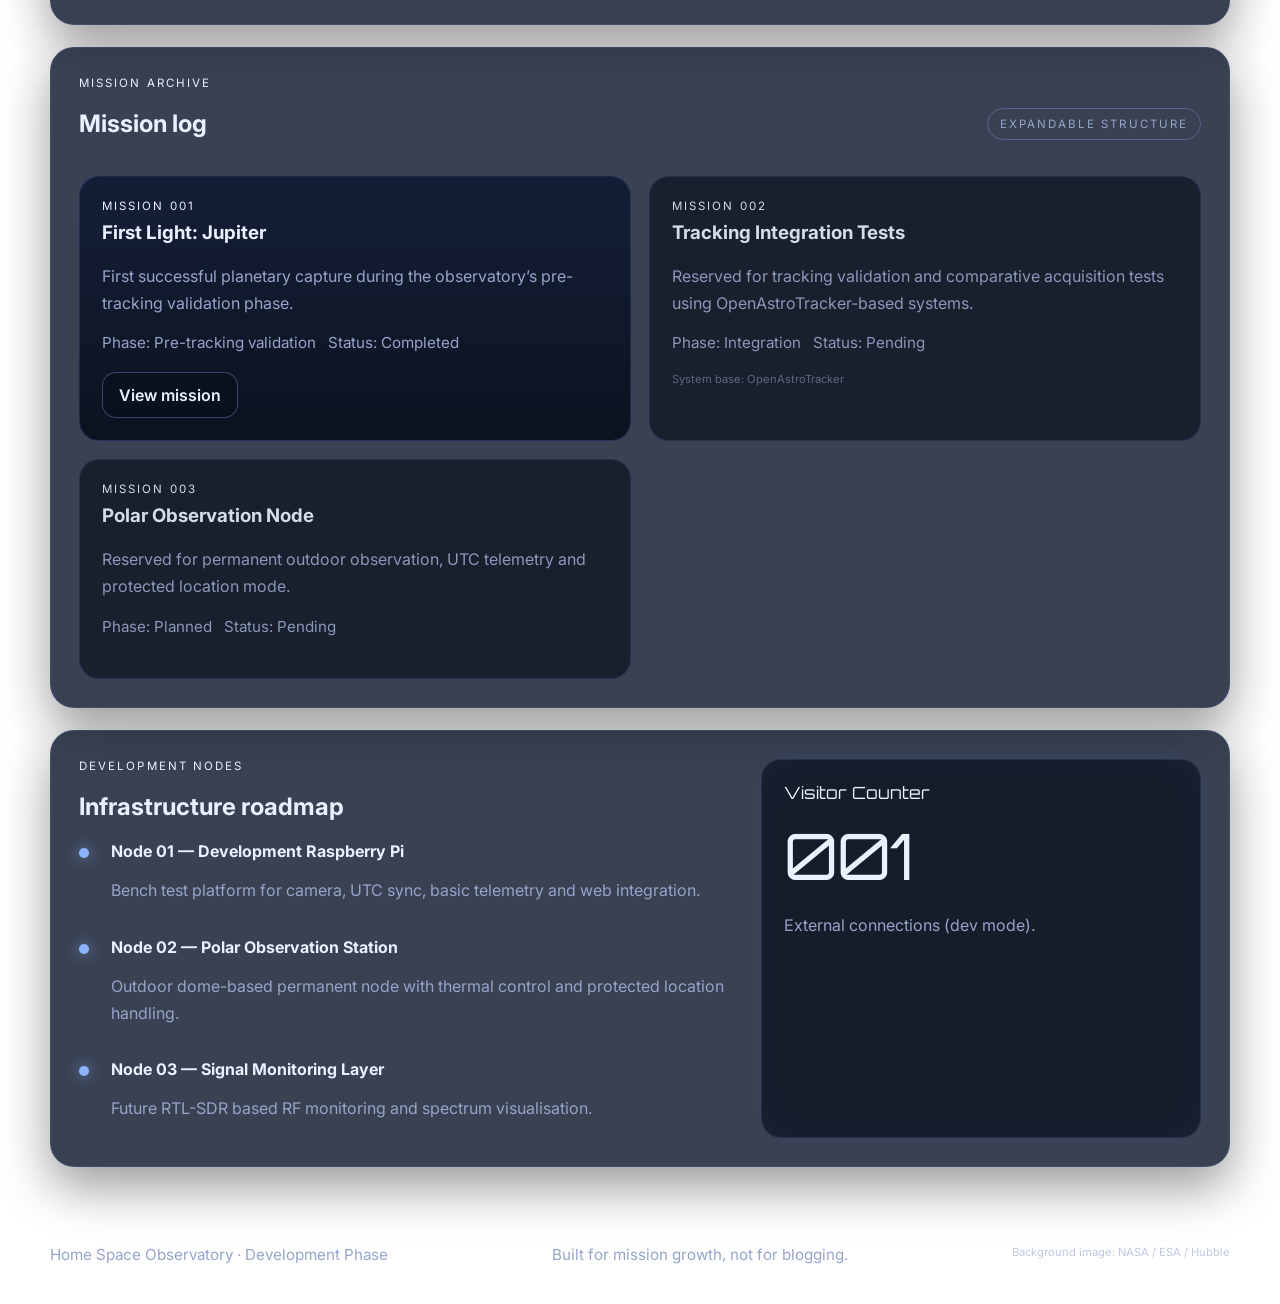
==== commit f05ce954: "mission 001 completed and validated" ====
--- a/index.html
+++ b/index.html
@@ -110,8 +110,8 @@
         </article>
         <article class="metric-card">
           <div class="metric-title">Mission Archive</div>
-          <div class="metric-value online">ACTIVE</div>
-          <p>Mission 001 is registered and ready for real content.</p>
+          <div class="metric-value online">ONLINE</div>
+          <p>Mission 001 completed and validated. Jupiter successfully captured and confirmed within the Gemini star field.</p>
         </article>
         <article class="metric-card">
           <div class="metric-title">Live Observatory</div>
--- a/assets/css/style.css
+++ b/assets/css/style.css
@@ -1,3 +1,11 @@
+/* =========================================================
+   initial page - Home Space Observatory
+   file: style.css
+   ---------------------------------------------------------*/
+
+
+
+
 :root {
   --bg: #060913;
   --bg-soft: rgba(11, 18, 35, 0.72);
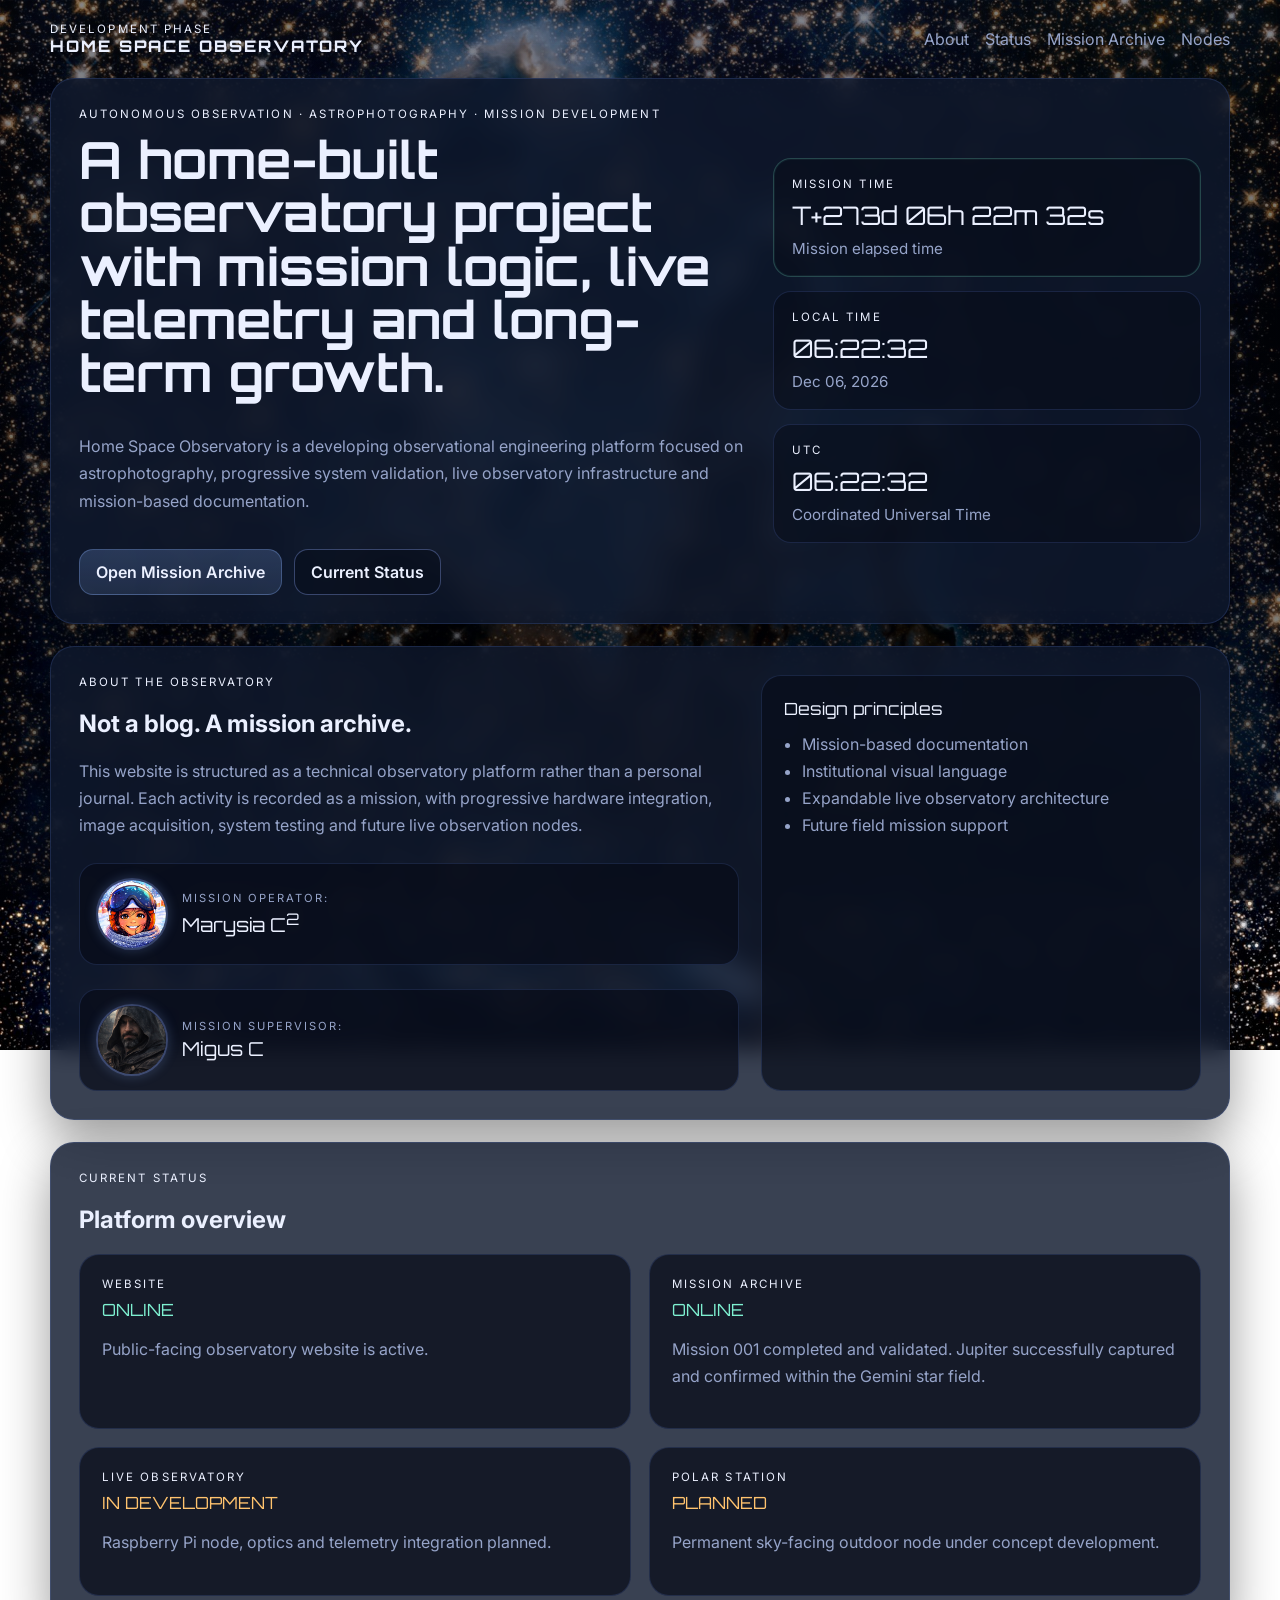
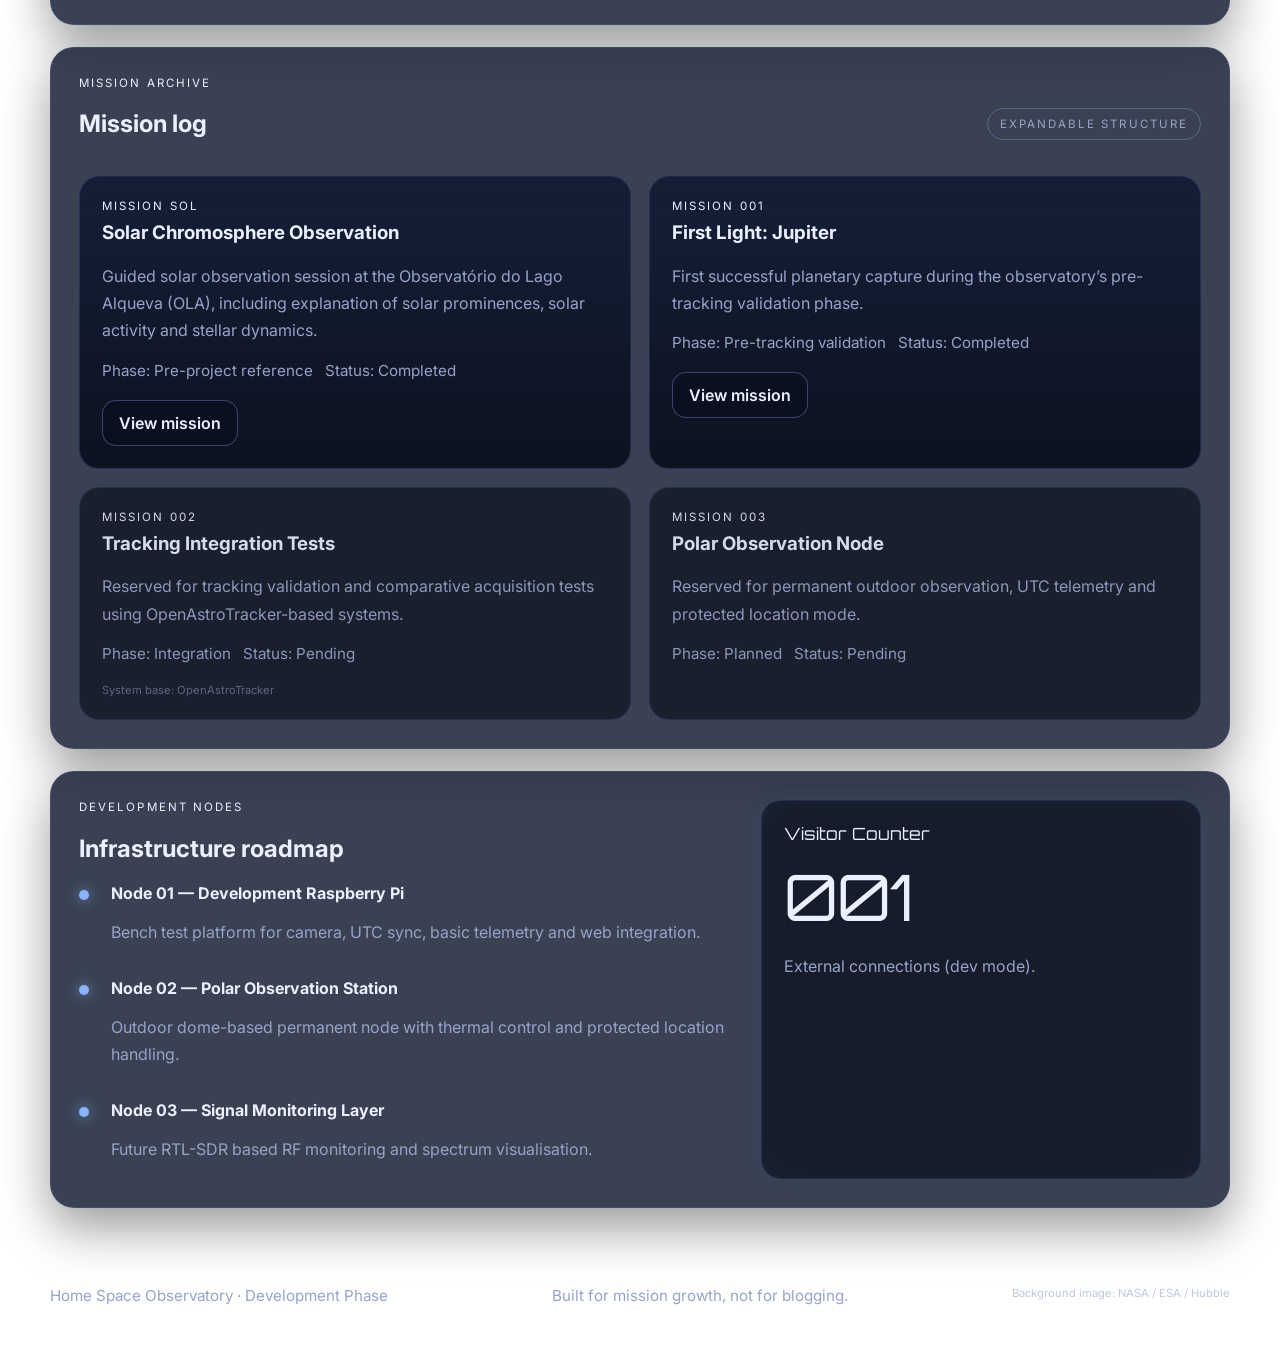
==== commit ea999fc6: "Add Mission SOL + update Mission 001 (JSON integration)" ====
--- a/index.html
+++ b/index.html
@@ -133,6 +133,28 @@
         <span class="chip">Expandable structure</span>
       </div>
       <div class="mission-grid">
+
+        <article class="mission-card featured">
+          <div class="mission-number">Mission SOL</div>
+
+          <h3>Solar Chromosphere Observation</h3>
+
+          <p>
+            Guided solar observation session at the Observatório do Lago Alqueva (OLA),
+            including explanation of solar prominences, solar activity and stellar dynamics.
+          </p>
+
+          <div class="mission-meta">
+            <span>Phase: Pre-project reference</span>
+            <span>Status: Completed</span>
+          </div>
+
+          <a class="btn btn-secondary" href="missions/missionSOL/index.html">
+            View mission
+          </a>
+        </article>
+
+        
         <article class="mission-card featured">
           <div class="mission-number">Mission 001</div>
           <h3>First Light: Jupiter</h3>
@@ -149,24 +171,7 @@
           </a>
         </article>
 
-        <!-- versão antiga 
-        <article class="mission-card  placeholder">
-          <div class="mission-number">Mission 002</div>
-          <h3>Tracking Integration Tests</h3>
-          <p>Reserved for OpenAstroTracker validation and comparative acquisition results.</p>
-          <div class="mission-meta">
-            <span>Phase: Integration</span>
-            <span>Status: Pending</span>
-          </div>
-          <div class="mission-credit">
-            Based on
-            <a href="https://github.com/OpenAstroTech/OpenAstroTracker" target="_blank" rel="noopener noreferrer">
-              OpenAstroTracker
-            </a>
-          </div>
-        </article>
-        -->
-
+        
         <article class="mission-card placeholder">
           <div class="mission-number">Mission 002</div>
 
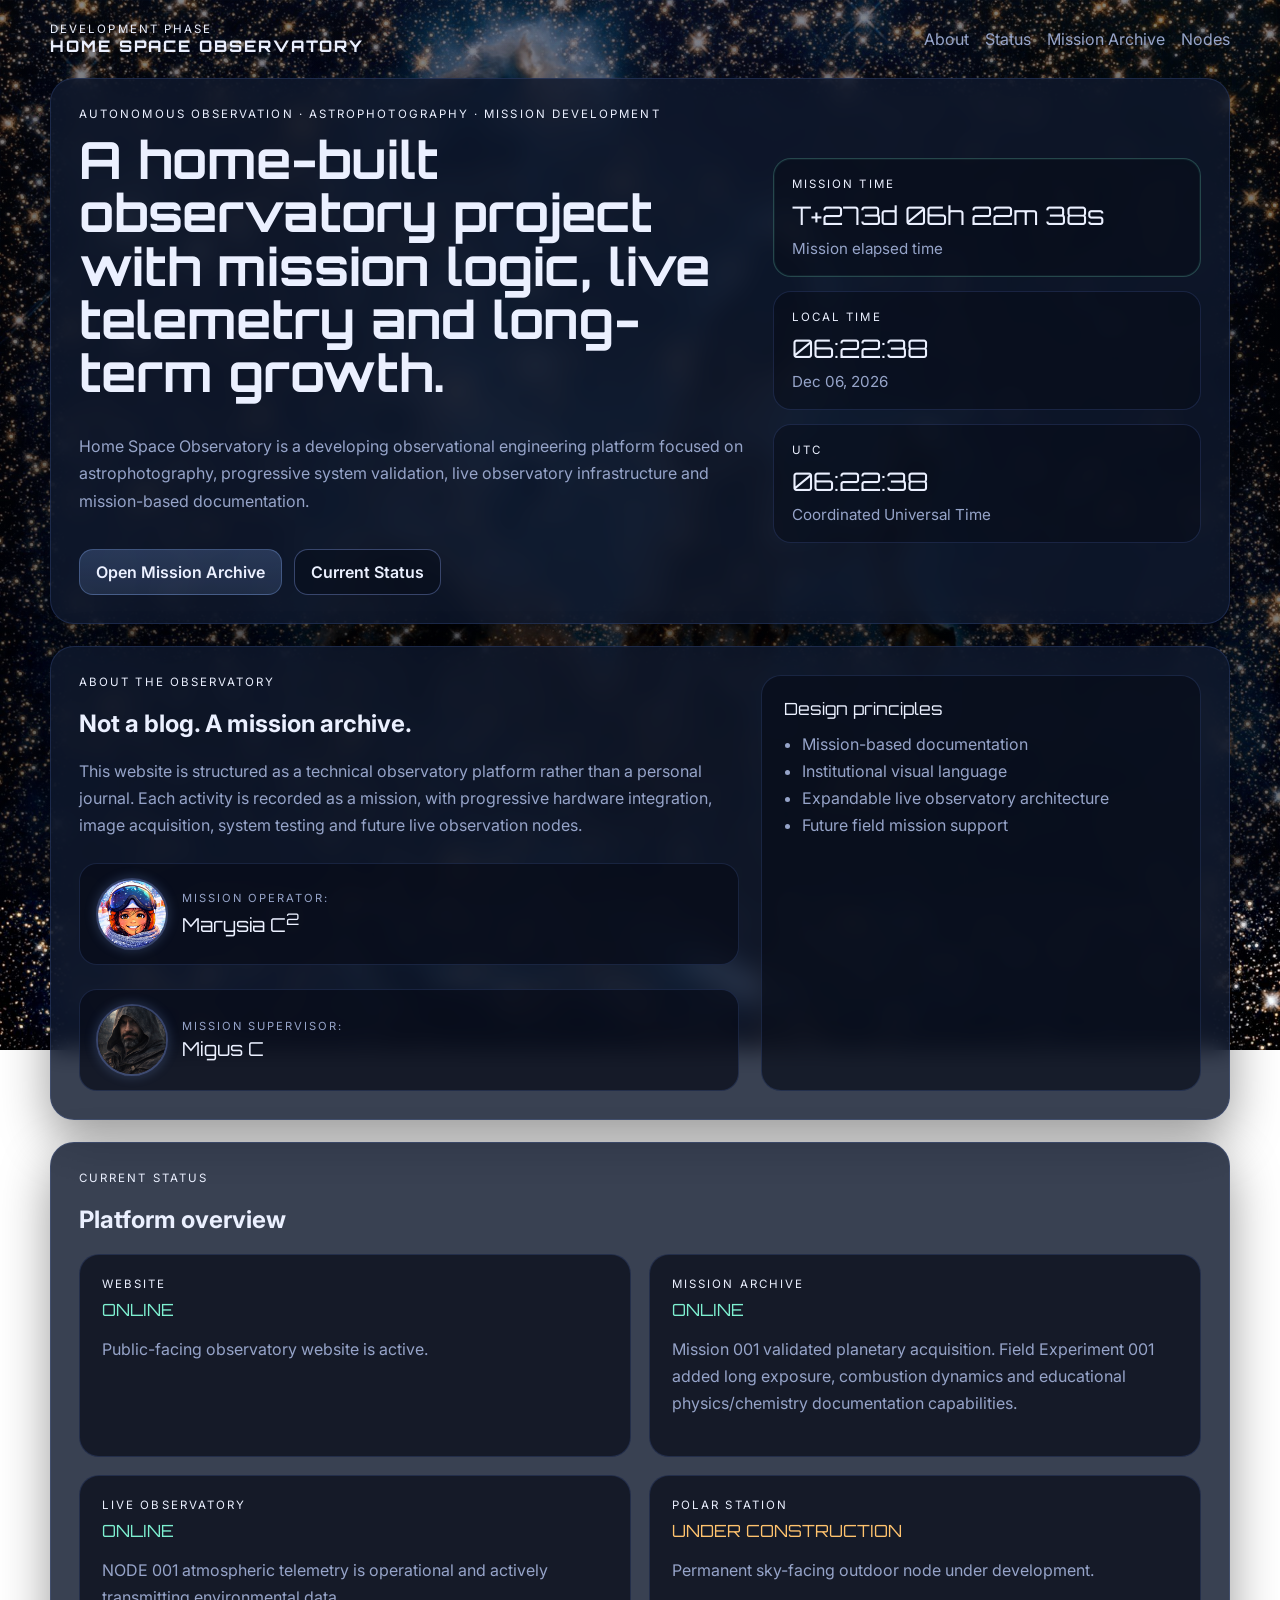
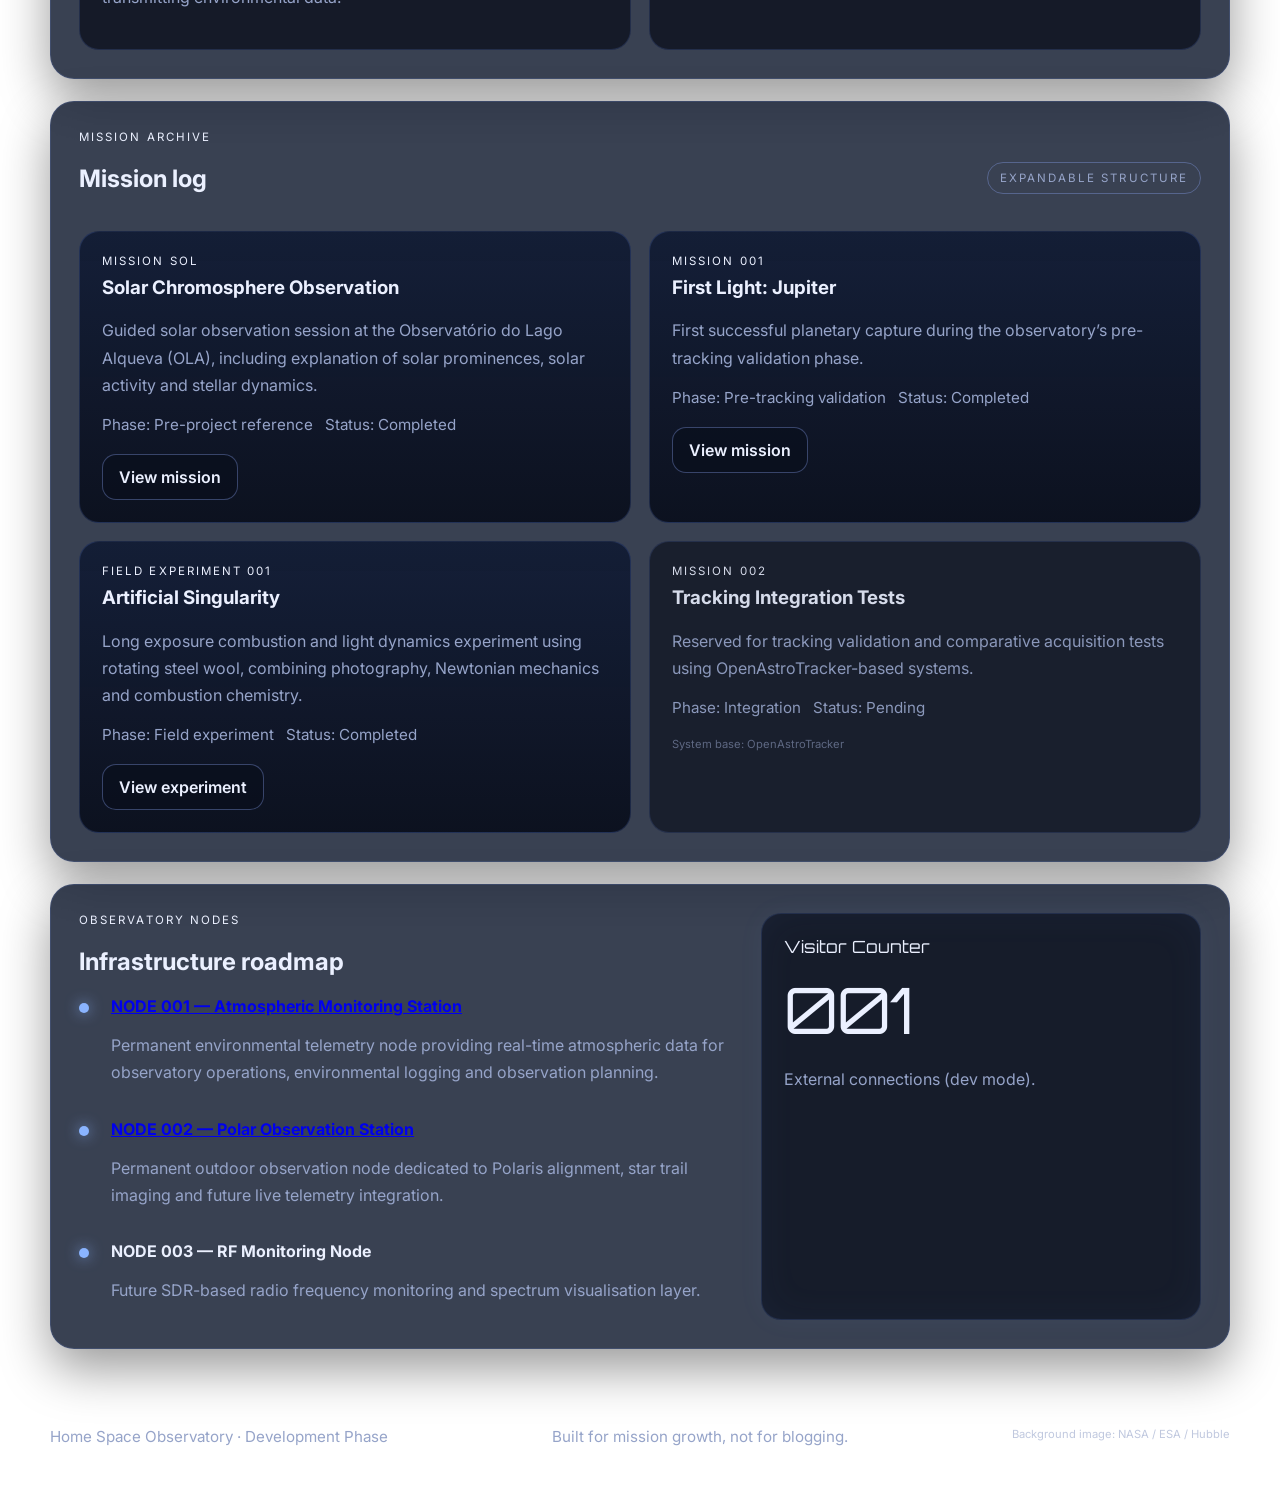
==== commit cb5bd9d2: "Add live NODE 001 telemetry and NODE 002 placeholder" ====
--- a/index.html
+++ b/index.html
@@ -4,144 +4,252 @@
   <meta charset="UTF-8" />
   <meta name="viewport" content="width=device-width, initial-scale=1.0" />
   <title>Home Space Observatory</title>
-  <meta name="description" content="Home Space Observatory — autonomous observation, astrophotography, mission archive and live observatory development." />
+
+  <meta
+    name="description"
+    content="Home Space Observatory — autonomous observation, astrophotography, mission archive and live observatory development."
+  />
+
   <link rel="preconnect" href="https://fonts.googleapis.com">
   <link rel="preconnect" href="https://fonts.gstatic.com" crossorigin>
-  <link href="https://fonts.googleapis.com/css2?family=Inter:wght@400;500;600;700;800&family=Orbitron:wght@500;700;800&display=swap" rel="stylesheet">
+
+  <link
+    href="https://fonts.googleapis.com/css2?family=Inter:wght@400;500;600;700;800&family=Orbitron:wght@500;700;800&display=swap"
+    rel="stylesheet"
+  >
+
   <link rel="stylesheet" href="assets/css/style.css" />
 </head>
+
 <body>
+
   <div class="stars"></div>
   <div class="grid"></div>
 
   <header class="site-header">
+
     <div class="brand-wrap">
       <div class="brand-kicker">Development Phase</div>
       <div class="brand">HOME SPACE OBSERVATORY</div>
     </div>
+
     <nav class="top-nav">
       <a href="#about">About</a>
       <a href="#status">Status</a>
       <a href="#missions">Mission Archive</a>
       <a href="#nodes">Nodes</a>
     </nav>
+
   </header>
 
   <main>
+
+    <!-- HERO -->
+
     <section class="hero panel">
+
       <div class="hero-copy">
-        <div class="eyebrow">Autonomous Observation · Astrophotography · Mission Development</div>
-        <h1>A home-built observatory project with mission logic, live telemetry and long-term growth.</h1>
+
+        <div class="eyebrow">
+          Autonomous Observation · Astrophotography · Mission Development
+        </div>
+
+        <h1>
+          A home-built observatory project with mission logic,
+          live telemetry and long-term growth.
+        </h1>
+
         <p>
-          Home Space Observatory is a developing observational engineering platform focused on astrophotography,
-          progressive system validation, live observatory infrastructure and mission-based documentation.
+          Home Space Observatory is a developing observational engineering platform
+          focused on astrophotography, progressive system validation,
+          live observatory infrastructure and mission-based documentation.
         </p>
+
         <div class="hero-actions">
-          <a class="btn btn-primary" href="#missions">Open Mission Archive</a>
-          <a class="btn btn-secondary" href="#status">Current Status</a>
-        </div>
-      </div>
+          <a class="btn btn-primary" href="#missions">
+            Open Mission Archive
+          </a>
+
+          <a class="btn btn-secondary" href="#status">
+            Current Status
+          </a>
+        </div>
+
+      </div>
+
       <div class="hero-side">
+
         <div class="status-card accent">
           <div class="status-label">Mission Time</div>
-          <div class="status-value" id="uptime">T+000d 00h 00m 00s</div>
+          <div class="status-value" id="uptime">
+            T+000d 00h 00m 00s
+          </div>
           <div class="status-sub">Mission elapsed time</div>
         </div>
+
         <div class="status-card">
           <div class="status-label">Local Time</div>
           <div class="status-value" id="localTime">--:--:--</div>
           <div class="status-sub" id="localDate">----------</div>
         </div>
+
         <div class="status-card">
           <div class="status-label">UTC</div>
           <div class="status-value" id="utcTime">--:--:--</div>
           <div class="status-sub">Coordinated Universal Time</div>
         </div>
-      </div>
+
+      </div>
+
     </section>
 
+    <!-- ABOUT -->
+
     <section id="about" class="panel split">
+
       <div>
+
         <div class="section-tag">About the Observatory</div>
+
         <h2>Not a blog. A mission archive.</h2>
+
         <p>
-          This website is structured as a technical observatory platform rather than a personal journal.
-          Each activity is recorded as a mission, with progressive hardware integration, image acquisition,
-          system testing and future live observation nodes.
+          This website is structured as a technical observatory platform
+          rather than a personal journal.
+          Each activity is recorded as a mission,
+          with progressive hardware integration,
+          image acquisition, system testing
+          and future live observation nodes.
         </p>
-        
+
         <div class="operator-card">
-          <img src="assets/img/avatar.png" alt="Marysia avatar" class="operator-avatar">
+
+          <img
+            src="assets/img/avatar.png"
+            alt="Marysia avatar"
+            class="operator-avatar"
+          >
+
           <div>
             <div class="operator-label">Mission Operator:</div>
-            <div class="operator-name">Marysia C<sup>2</div>
-          </div>
+            <div class="operator-name">Marysia C<sup>2</sup></div>
+          </div>
+
         </div>
 
         <div class="operator-card">
-          <img src="assets/img/migus.png" alt="migus avatar" class="operator-avatar">
+
+          <img
+            src="assets/img/migus.png"
+            alt="migus avatar"
+            class="operator-avatar"
+          >
+
           <div>
             <div class="operator-label">Mission Supervisor:</div>
             <div class="operator-name">Migus C</div>
           </div>
-        </div>
-
-        
-      </div>
+
+        </div>
+
+      </div>
+
       <div class="callout">
+
         <div class="callout-title">Design principles</div>
+
         <ul>
           <li>Mission-based documentation</li>
           <li>Institutional visual language</li>
           <li>Expandable live observatory architecture</li>
           <li>Future field mission support</li>
         </ul>
-      </div>
+
+      </div>
+
     </section>
 
+    <!-- STATUS -->
+
     <section id="status" class="panel">
+
       <div class="section-tag">Current Status</div>
+
       <h2>Platform overview</h2>
+
       <div class="status-grid">
+
         <article class="metric-card">
           <div class="metric-title">Website</div>
           <div class="metric-value online">ONLINE</div>
-          <p>Public-facing observatory website is active.</p>
-        </article>
+
+          <p>
+            Public-facing observatory website is active.
+          </p>
+        </article>
+
         <article class="metric-card">
           <div class="metric-title">Mission Archive</div>
           <div class="metric-value online">ONLINE</div>
-          <p>Mission 001 completed and validated. Jupiter successfully captured and confirmed within the Gemini star field.</p>
-        </article>
+
+          <p>
+            Mission 001 validated planetary acquisition.
+            Field Experiment 001 added long exposure,
+            combustion dynamics and educational
+            physics/chemistry documentation capabilities.
+          </p>
+        </article>
+
         <article class="metric-card">
           <div class="metric-title">Live Observatory</div>
-          <div class="metric-value pending">IN DEVELOPMENT</div>
-          <p>Raspberry Pi node, optics and telemetry integration planned.</p>
-        </article>
+          <div class="metric-value online">ONLINE</div>
+
+          <p>
+            NODE 001 atmospheric telemetry is operational
+            and actively transmitting environmental data.
+          </p>
+        </article>
+
         <article class="metric-card">
           <div class="metric-title">Polar Station</div>
-          <div class="metric-value pending">PLANNED</div>
-          <p>Permanent sky-facing outdoor node under concept development.</p>
-        </article>
-      </div>
+          <div class="metric-value pending">UNDER CONSTRUCTION</div>
+
+          <p>
+            Permanent sky-facing outdoor node
+            under development.
+          </p>
+        </article>
+
+      </div>
+
     </section>
 
+    <!-- MISSIONS -->
+
     <section id="missions" class="panel">
+
       <div class="section-tag">Mission Archive</div>
+
       <div class="section-head">
         <h2>Mission log</h2>
         <span class="chip">Expandable structure</span>
       </div>
+
       <div class="mission-grid">
 
+        <!-- MISSION SOL -->
+
         <article class="mission-card featured">
+
           <div class="mission-number">Mission SOL</div>
 
           <h3>Solar Chromosphere Observation</h3>
 
           <p>
-            Guided solar observation session at the Observatório do Lago Alqueva (OLA),
-            including explanation of solar prominences, solar activity and stellar dynamics.
+            Guided solar observation session at the
+            Observatório do Lago Alqueva (OLA),
+            including explanation of solar prominences,
+            solar activity and stellar dynamics.
           </p>
 
           <div class="mission-meta">
@@ -149,37 +257,83 @@
             <span>Status: Completed</span>
           </div>
 
-          <a class="btn btn-secondary" href="missions/missionSOL/index.html">
+          <a class="btn btn-secondary"
+             href="missions/missionSOL/index.html">
+
             View mission
+
           </a>
-        </article>
-
-        
+
+        </article>
+
+        <!-- MISSION 001 -->
+
         <article class="mission-card featured">
+
           <div class="mission-number">Mission 001</div>
+
           <h3>First Light: Jupiter</h3>
-          <p>
-            First successful planetary capture during the observatory’s pre-tracking validation phase.
-          </p>
+
+          <p>
+            First successful planetary capture during the
+            observatory’s pre-tracking validation phase.
+          </p>
+
           <div class="mission-meta">
             <span>Phase: Pre-tracking validation</span>
             <span>Status: Completed</span>
           </div>
-          <!-- <a class="btn btn-secondary" href="#">Mission page coming next</a> -->
-          <a class="btn btn-secondary" href="missions/mission001/index.html">
+
+          <a class="btn btn-secondary"
+             href="missions/mission001/index.html">
+
             View mission
+
           </a>
-        </article>
-
-        
+
+        </article>
+
+        <!-- FIELD EXPERIMENT 001 -->
+
+        <article class="mission-card featured">
+
+          <div class="mission-number">
+            Field Experiment 001
+          </div>
+
+          <h3>Artificial Singularity</h3>
+
+          <p>
+            Long exposure combustion and light dynamics experiment
+            using rotating steel wool, combining photography,
+            Newtonian mechanics and combustion chemistry.
+          </p>
+
+          <div class="mission-meta">
+            <span>Phase: Field experiment</span>
+            <span>Status: Completed</span>
+          </div>
+
+          <a class="btn btn-secondary"
+             href="field-experiments/field-exp001-artificial-singularity/index.html">
+
+            View experiment
+
+          </a>
+
+        </article>
+
+        <!-- MISSION 002 -->
+
         <article class="mission-card placeholder">
+
           <div class="mission-number">Mission 002</div>
 
           <h3>Tracking Integration Tests</h3>
 
           <p>
-            Reserved for tracking validation and comparative acquisition tests using
-            OpenAstroTracker-based systems.
+            Reserved for tracking validation and comparative
+            acquisition tests using OpenAstroTracker-based systems.
           </p>
 
           <div class="mission-meta">
@@ -188,84 +342,160 @@
           </div>
 
           <div class="mission-credit">
+
             System base:
-            <a href="https://github.com/OpenAstroTech/OpenAstroTracker" target="_blank" rel="noopener noreferrer">
+
+            <a href="https://github.com/OpenAstroTech/OpenAstroTracker"
+               target="_blank"
+               rel="noopener noreferrer">
+
               OpenAstroTracker
+
             </a>
-          </div>
-        </article>
-
-        <article class="mission-card placeholder">
-          <div class="mission-number">Mission 003</div>
-          <h3>Polar Observation Node</h3>
-          <p>Reserved for permanent outdoor observation, UTC telemetry and protected location mode.</p>
-          <div class="mission-meta">
-            <span>Phase: Planned</span>
-            <span>Status: Pending</span>
-          </div>
-        </article>
-      </div>
+
+          </div>
+
+        </article>
+
+      </div>
+
     </section>
 
+    <!-- NODES -->
+
     <section id="nodes" class="panel split">
+
       <div>
-        <div class="section-tag">Development Nodes</div>
+
+        <div class="section-tag">Observatory Nodes</div>
+
         <h2>Infrastructure roadmap</h2>
+
         <div class="timeline">
+
+          <!-- NODE 001 -->
+
           <div class="timeline-item">
+
             <span class="dot"></span>
+
             <div>
-              <strong>Node 01 — Development Raspberry Pi</strong>
-              <p>Bench test platform for camera, UTC sync, basic telemetry and web integration.</p>
+
+              <strong>
+                <a href="nodes/node001/index.html">
+                  NODE 001 — Atmospheric Monitoring Station
+                </a>
+              </strong>
+
+              <p>
+                Permanent environmental telemetry node providing
+                real-time atmospheric data for observatory operations,
+                environmental logging and observation planning.
+              </p>
+
             </div>
-          </div>
+
+          </div>
+
+          <!-- NODE 002 -->
+
           <div class="timeline-item">
+
             <span class="dot"></span>
+
             <div>
-              <strong>Node 02 — Polar Observation Station</strong>
-              <p>Outdoor dome-based permanent node with thermal control and protected location handling.</p>
+
+              <strong>
+                <a href="nodes/node002/index.html">
+                  NODE 002 — Polar Observation Station
+                </a>
+              </strong>
+
+              <p>
+                Permanent outdoor observation node dedicated to Polaris
+                alignment, star trail imaging and future live telemetry integration.
+              </p>
+
             </div>
-          </div>
+
+          </div>
+
+          <!-- NODE 003 -->
+
           <div class="timeline-item">
+
             <span class="dot"></span>
+
             <div>
-              <strong>Node 03 — Signal Monitoring Layer</strong>
-              <p>Future RTL-SDR based RF monitoring and spectrum visualisation.</p>
+
+              <strong>
+                NODE 003 — RF Monitoring Node
+              </strong>
+
+              <p>
+                Future SDR-based radio frequency monitoring
+                and spectrum visualisation layer.
+              </p>
+
             </div>
-          </div>
-        </div>
-      </div>
+
+          </div>
+
+        </div>
+
+      </div>
+
       <div class="callout glow">
+
         <div class="callout-title">Visitor Counter</div>
+
         <div class="big-counter" id="visitorCount">001</div>
+
         <p>
           External connections (dev mode).
         </p>
-      </div>
+
+      </div>
+
     </section>
+
   </main>
 
- 
- 
+  <!-- FOOTER -->
+
   <footer class="site-footer">
-  <div>Home Space Observatory · Development Phase</div>
-
-  <div>Built for mission growth, not for blogging.</div>
-
-  <div class="credit">
-    Background image:
-    <a href="https://images.nasa.gov/details/GSFC_20171208_Archive_e000842" target="_blank" rel="noopener noreferrer">
-      NASA / ESA / Hubble
-    </a>
-  </div>
-</footer>
-
+
+    <div>
+      Home Space Observatory · Development Phase
+    </div>
+
+    <div>
+      Built for mission growth, not for blogging.
+    </div>
+
+    <div class="credit">
+
+      Background image:
+
+      <a href="https://images.nasa.gov/details/GSFC_20171208_Archive_e000842"
+         target="_blank"
+         rel="noopener noreferrer">
+
+        NASA / ESA / Hubble
+
+      </a>
+
+    </div>
+
+  </footer>
 
   <script>
     window.HSO_CONFIG = {
       launchDate: '2026-03-08T00:00:00Z'
     };
   </script>
+
   <script src="assets/js/app.js"></script>
+
 </body>
-</html>
+</html>
